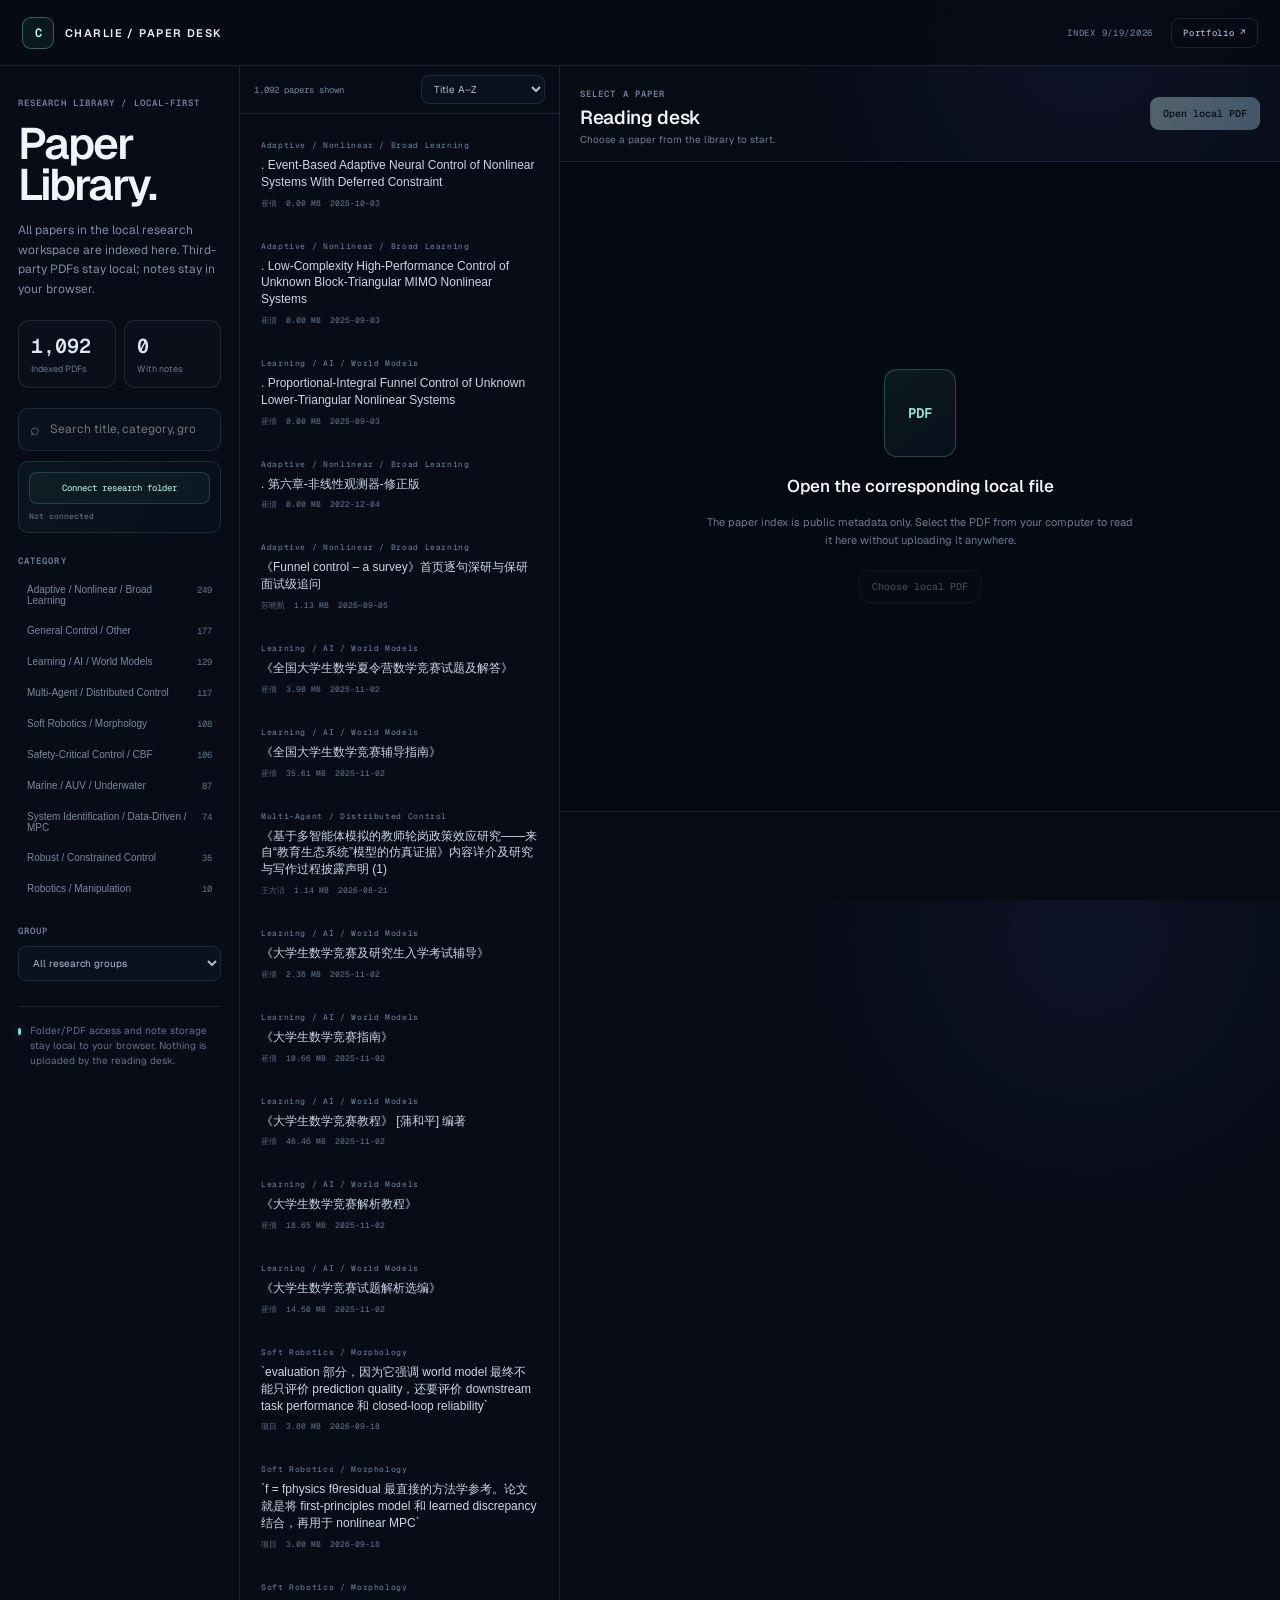
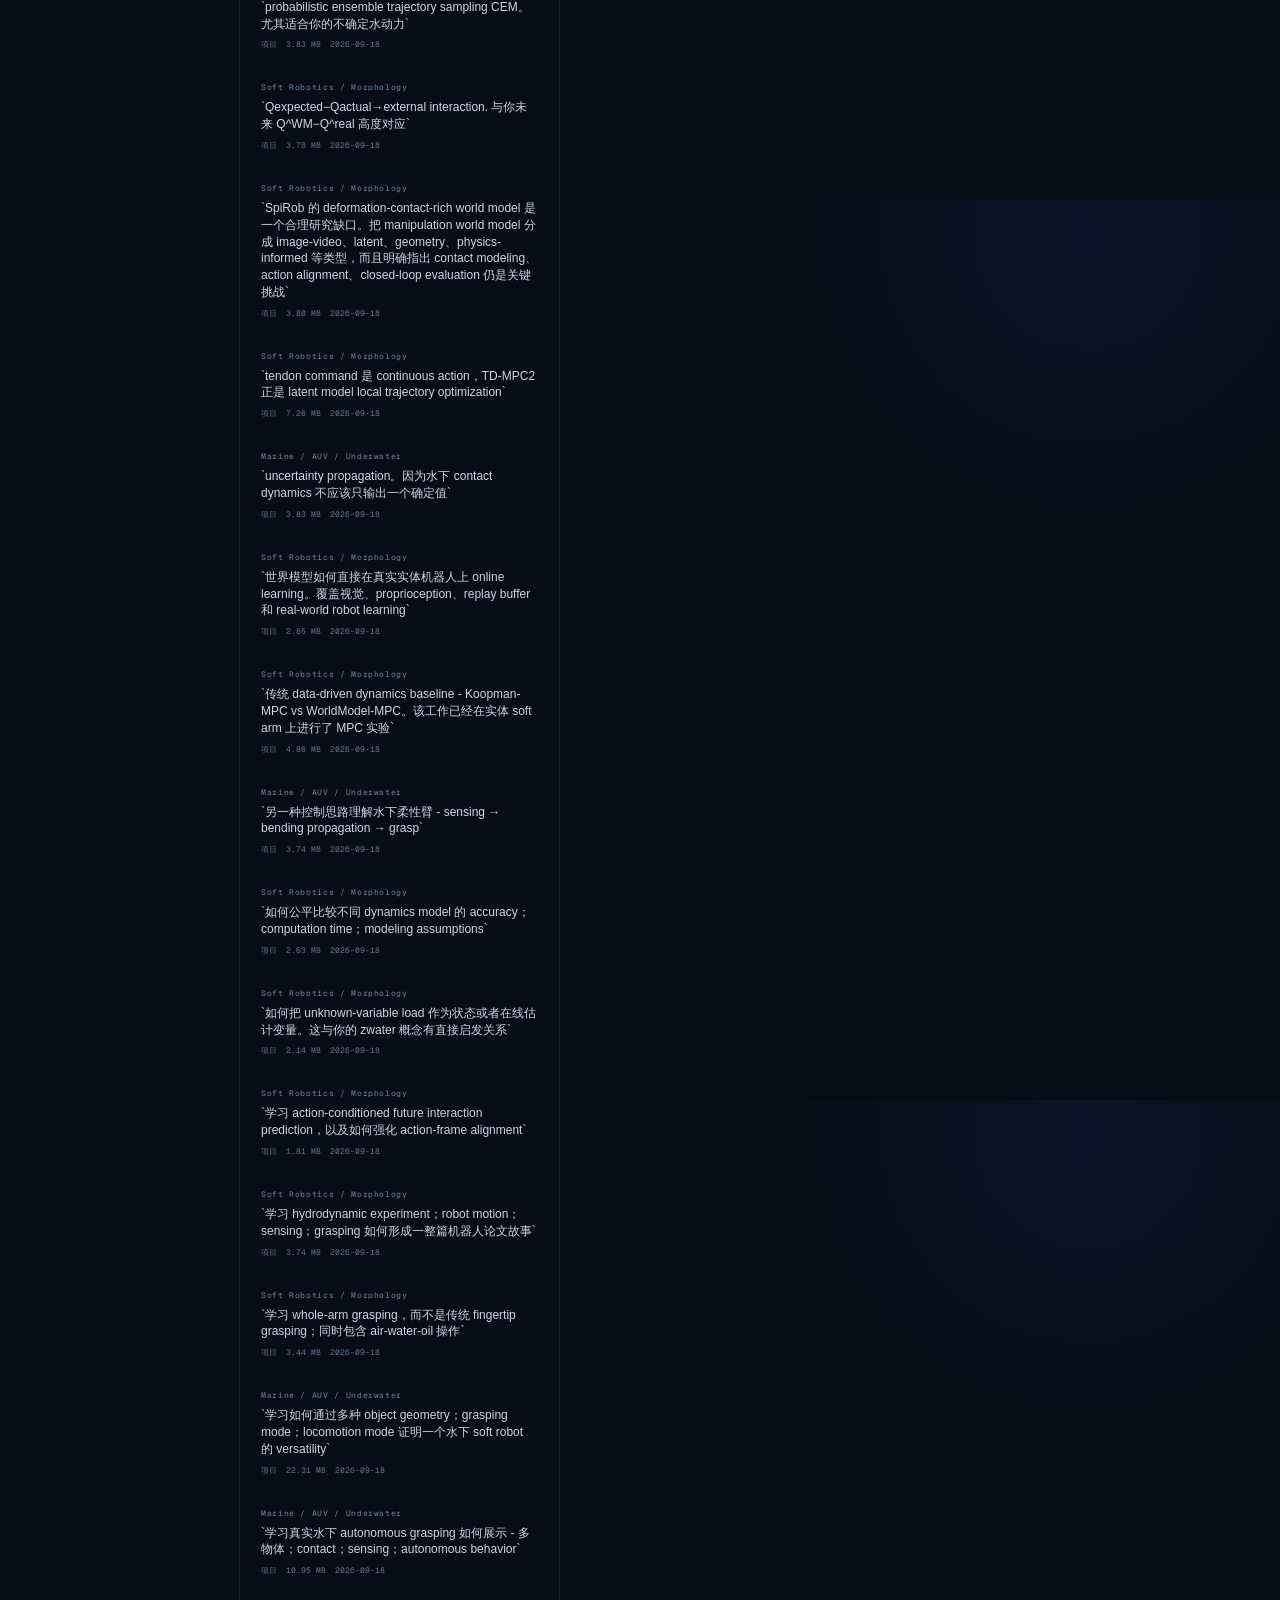
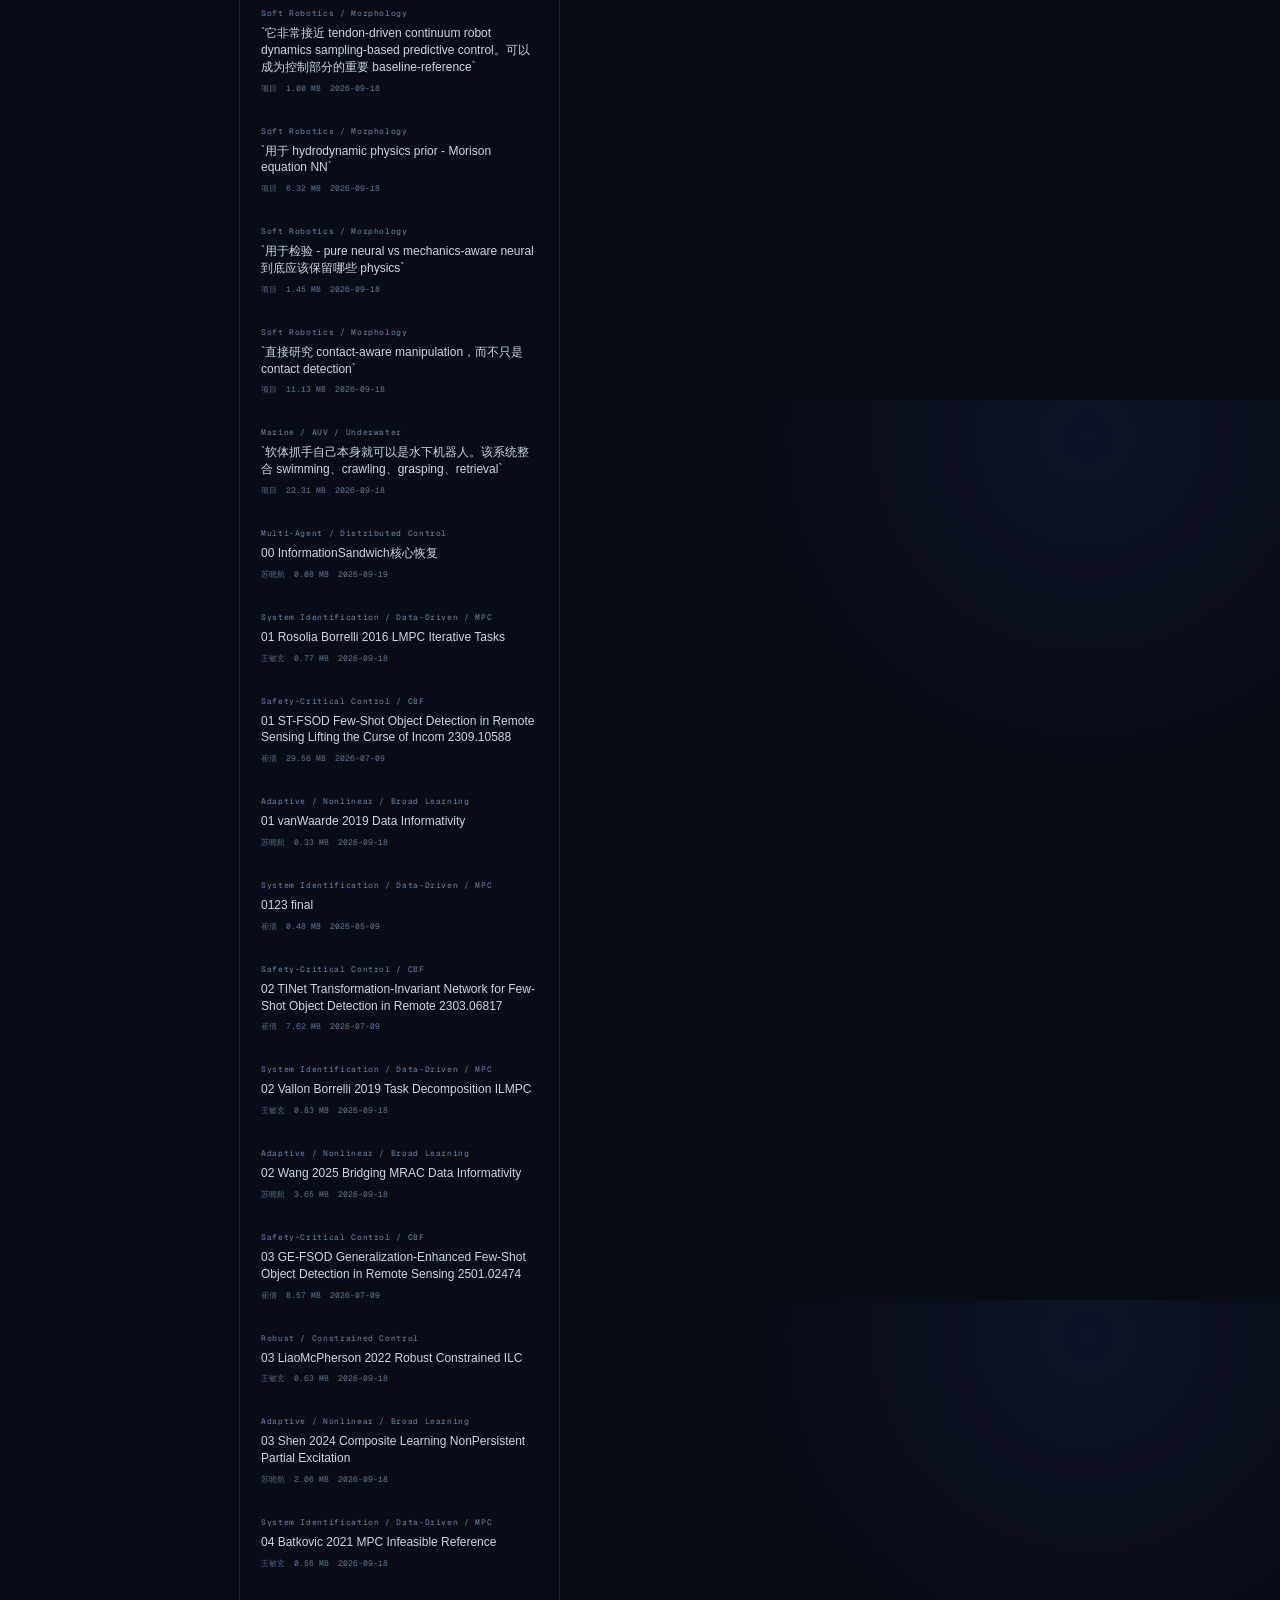
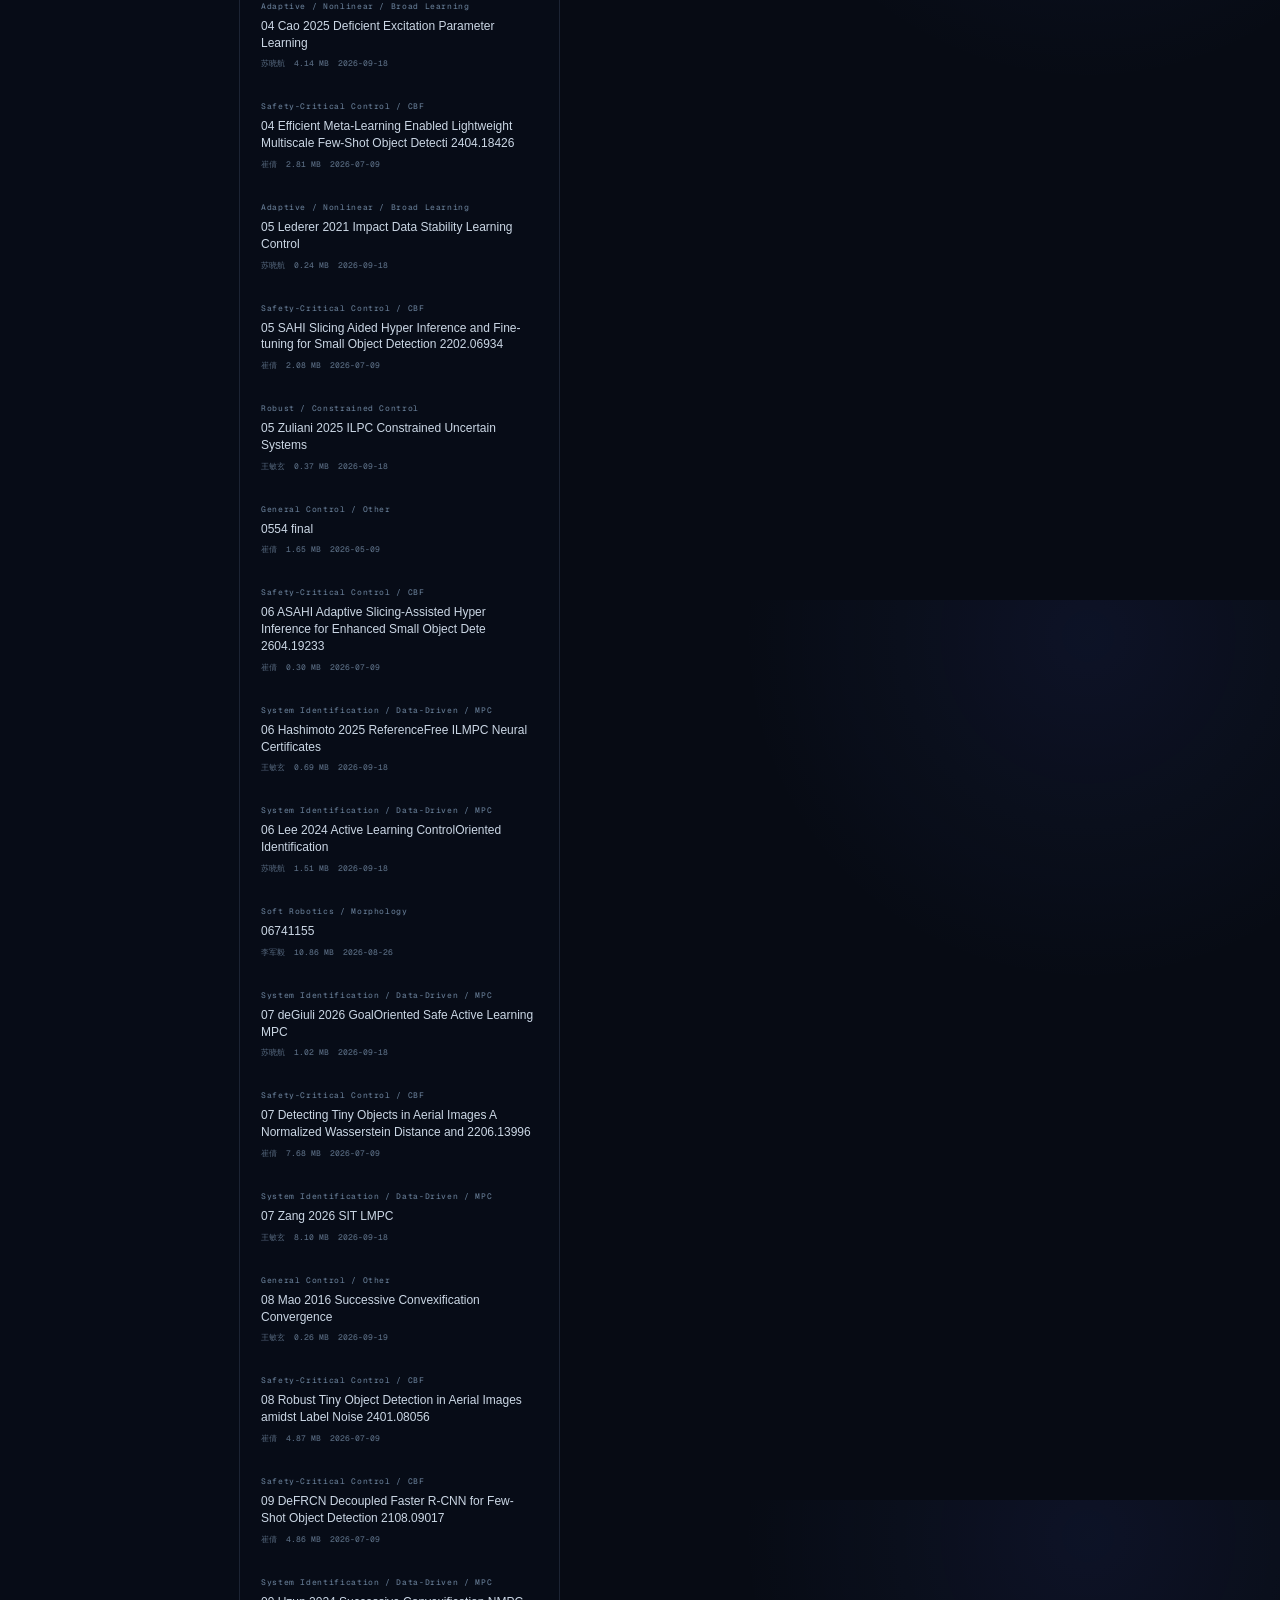
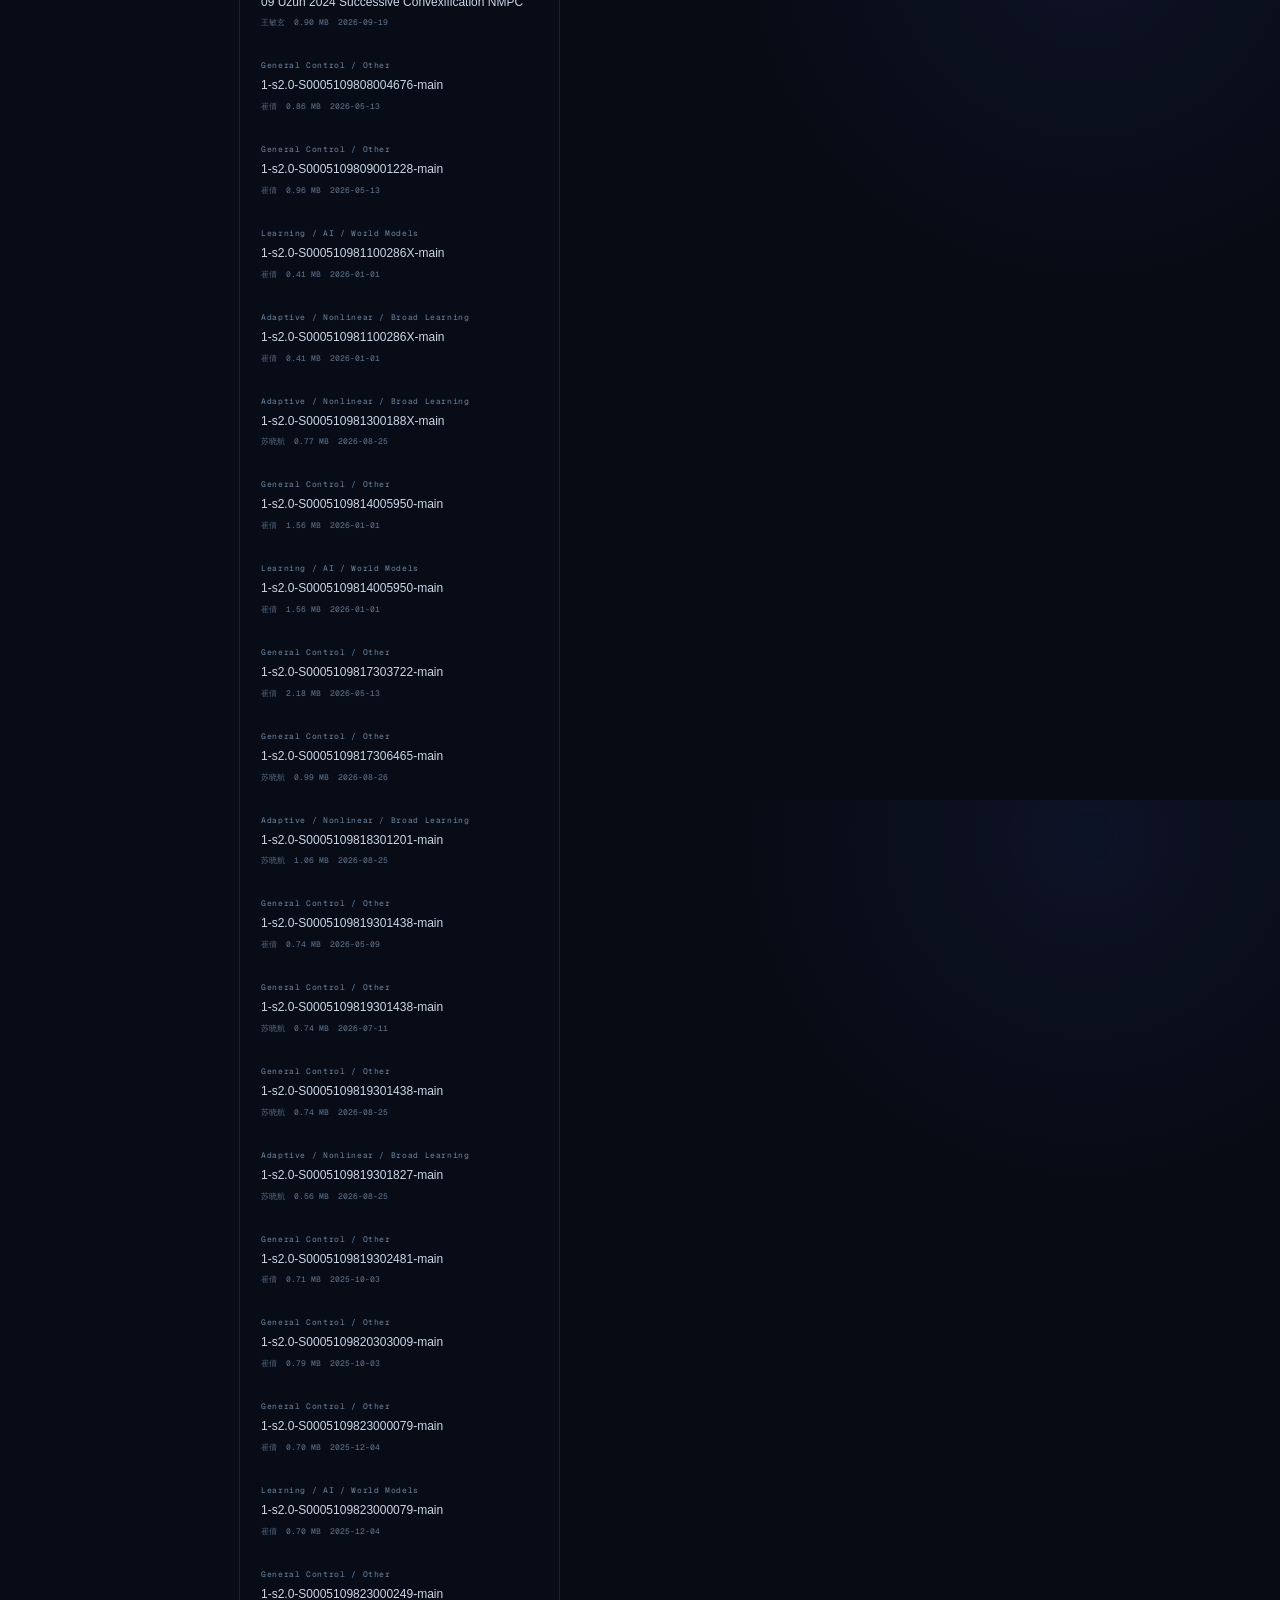
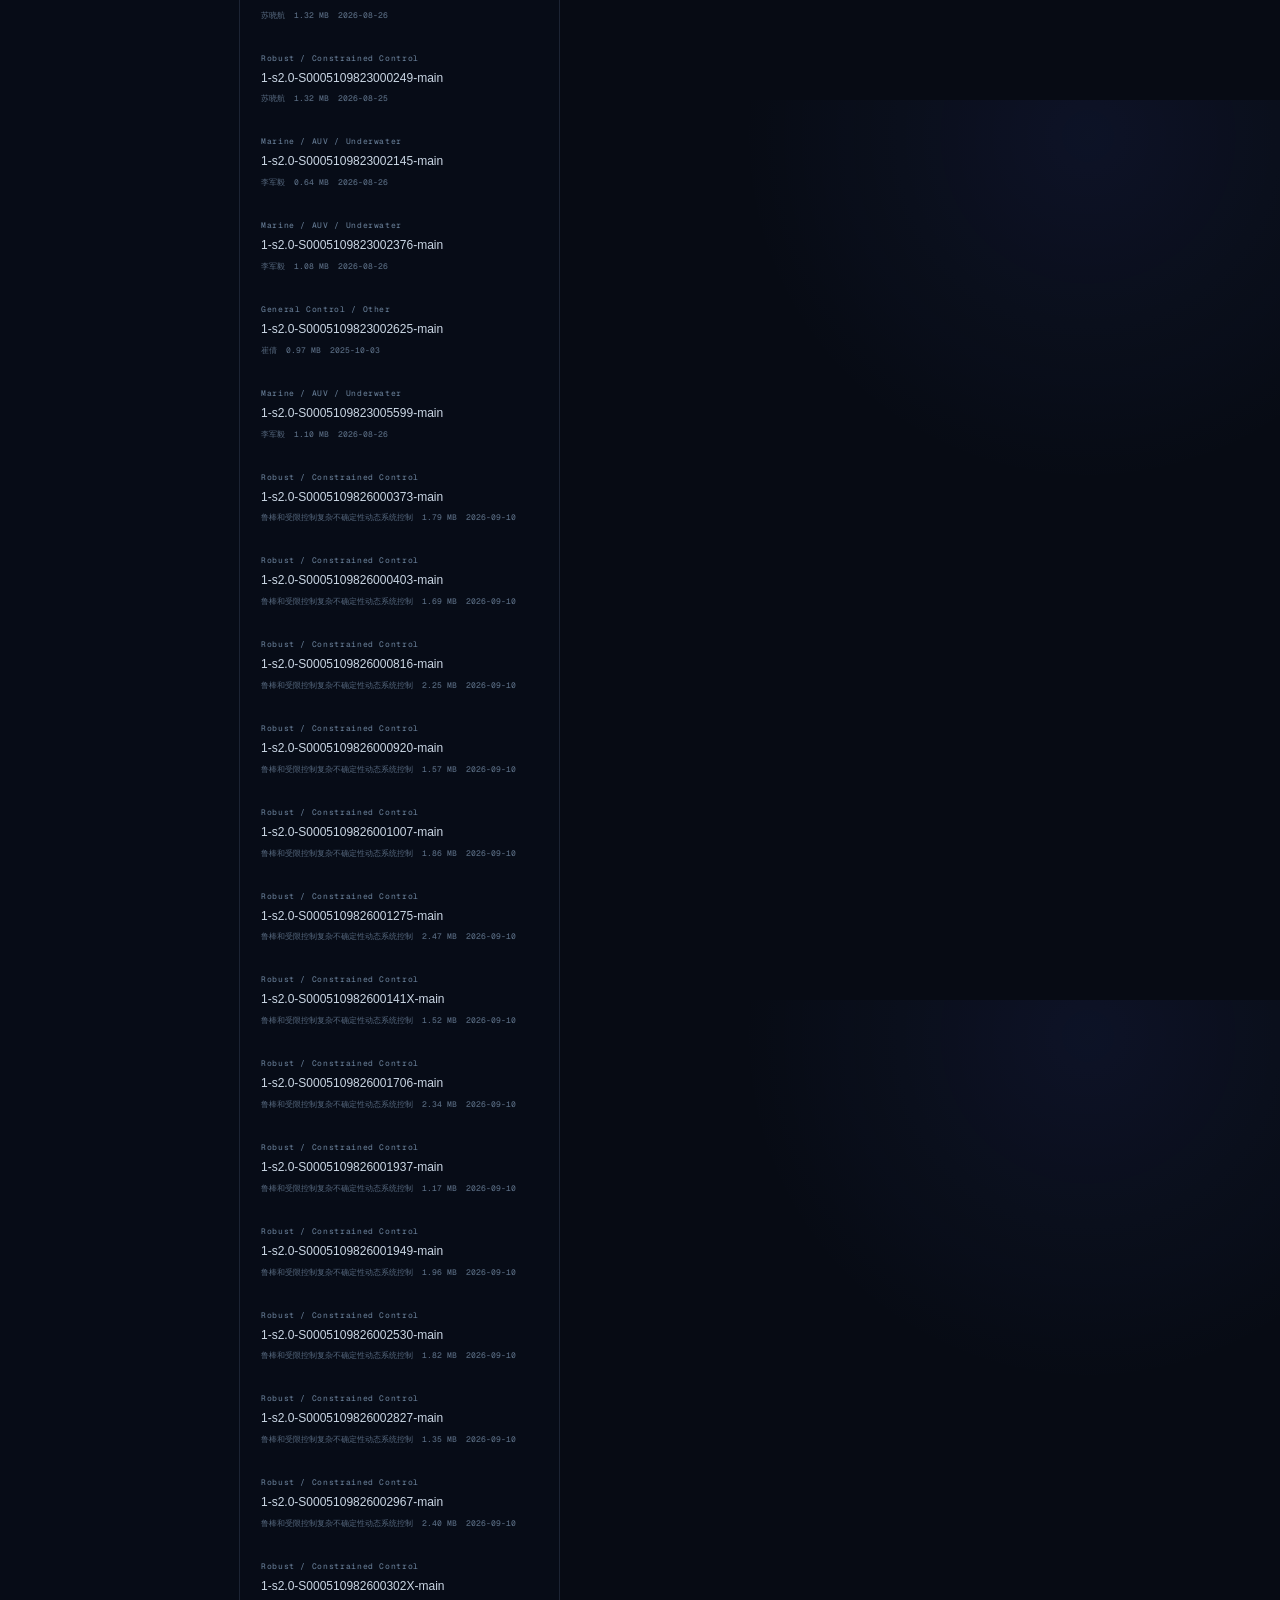
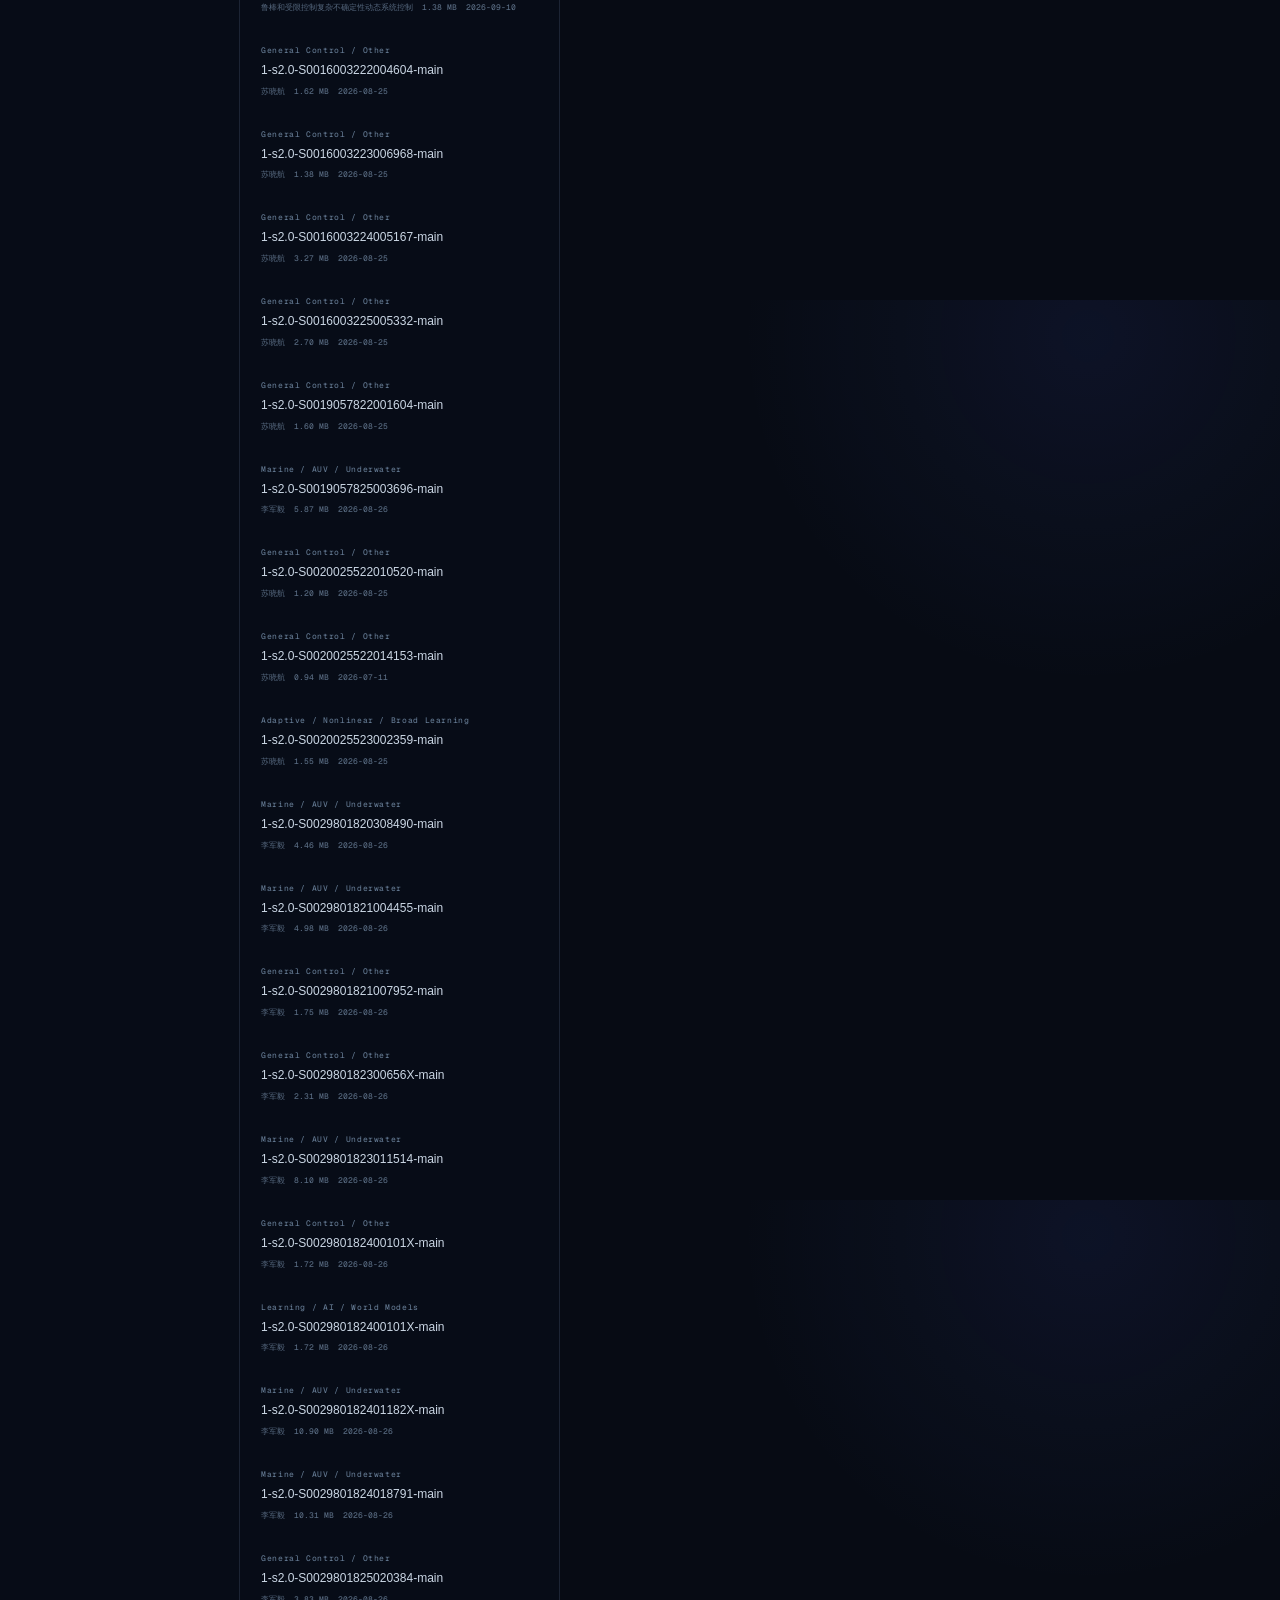
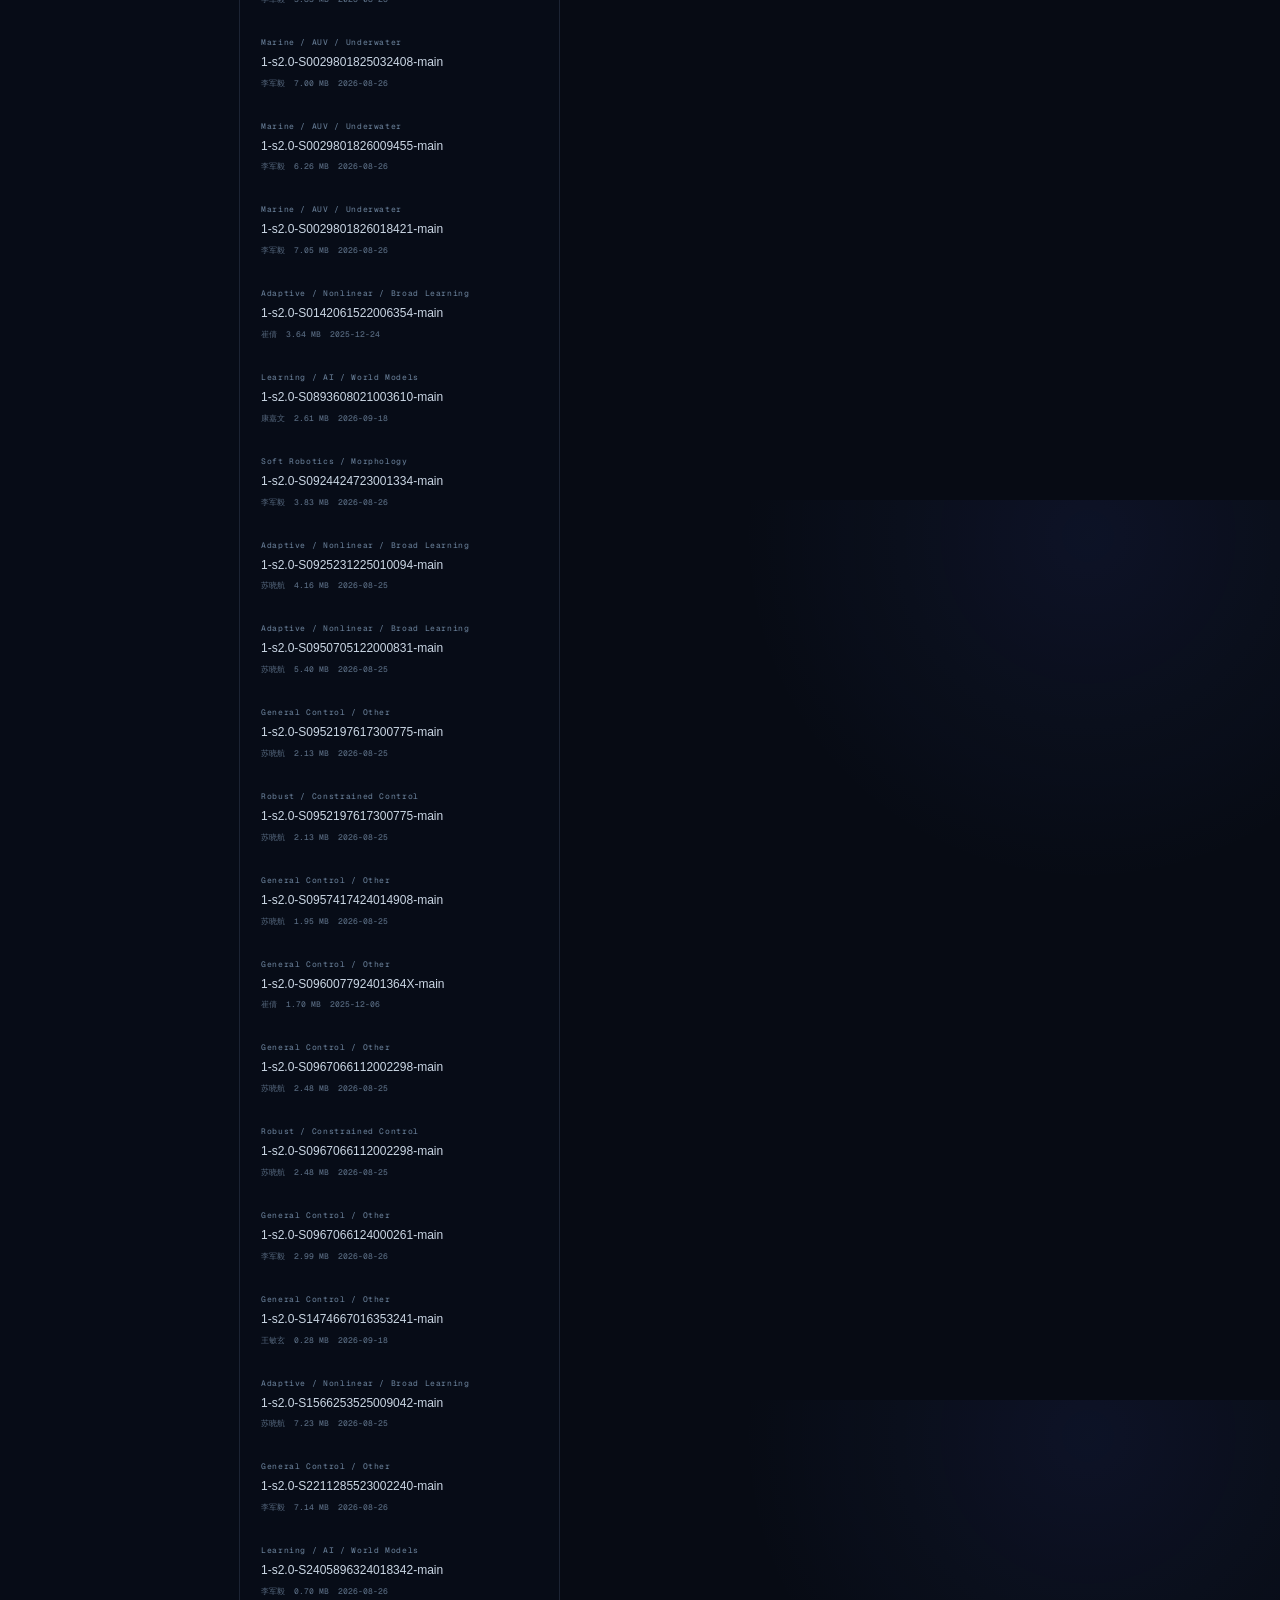
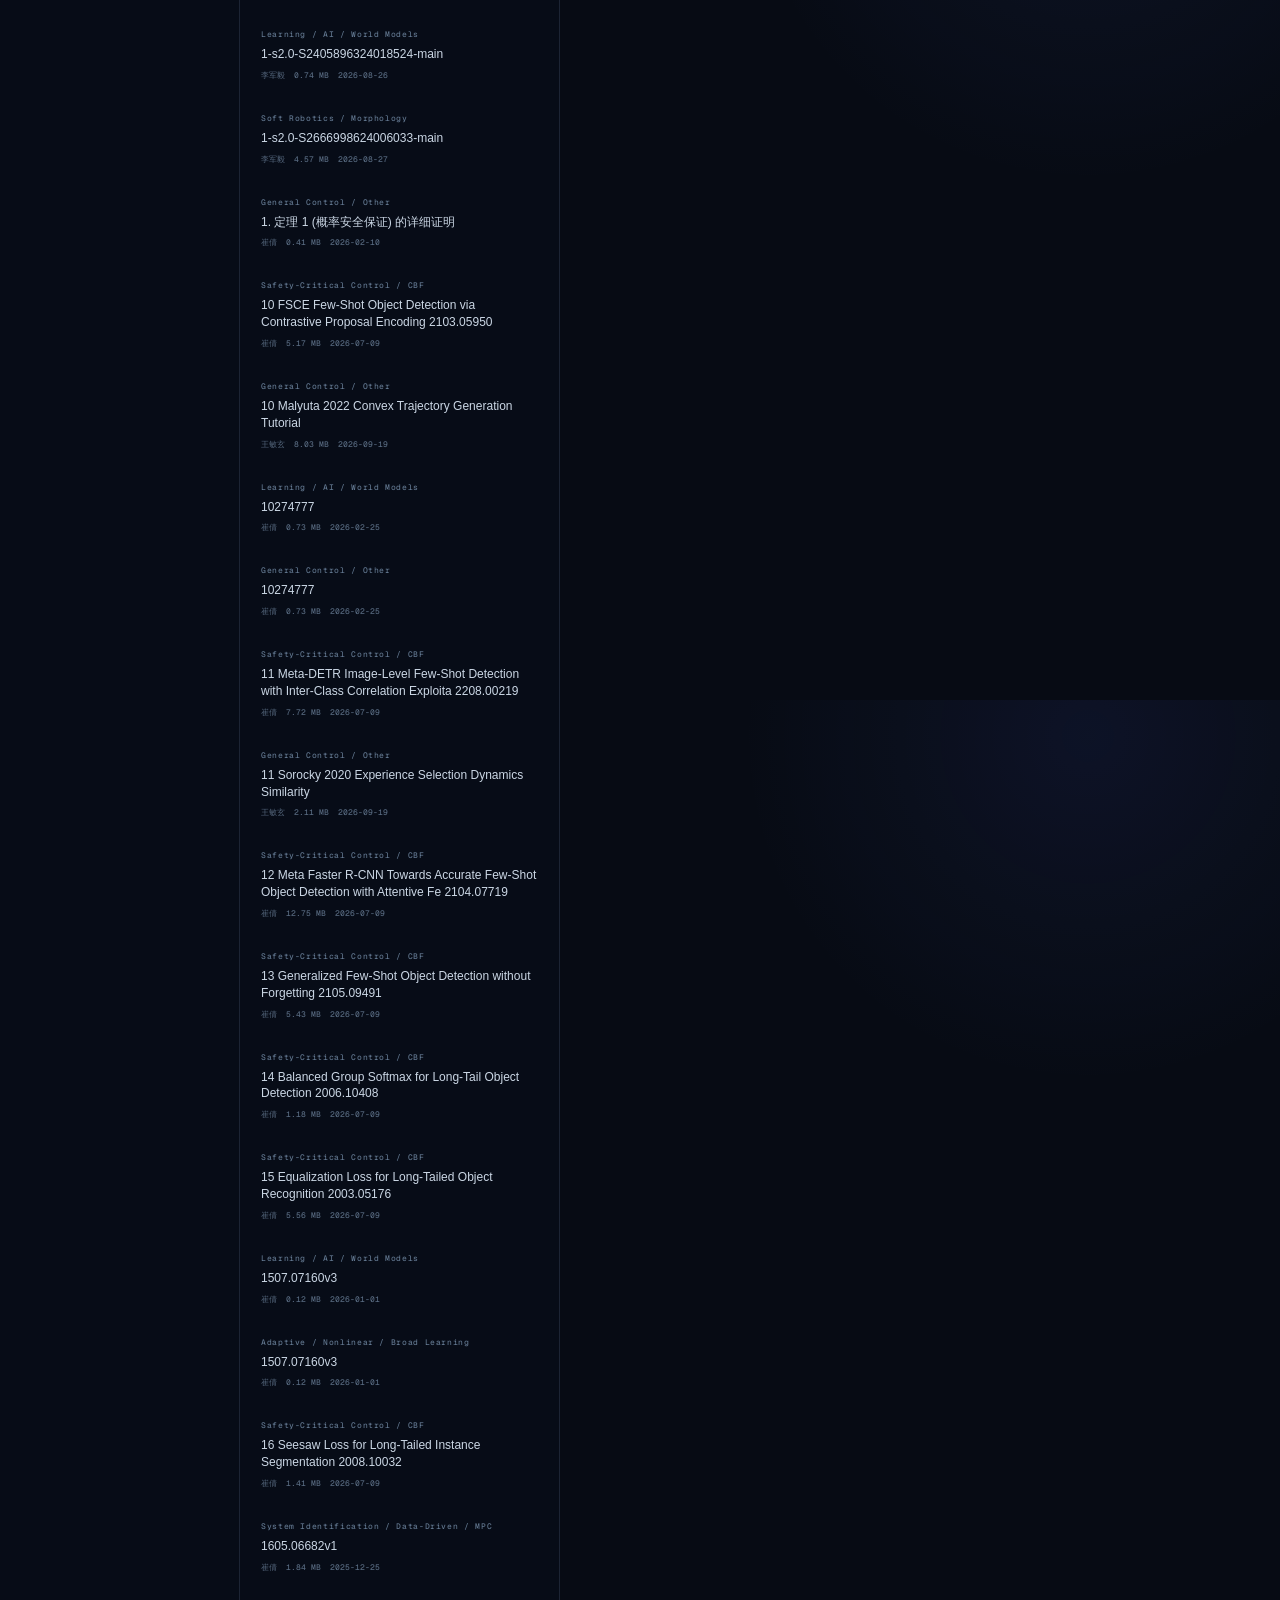
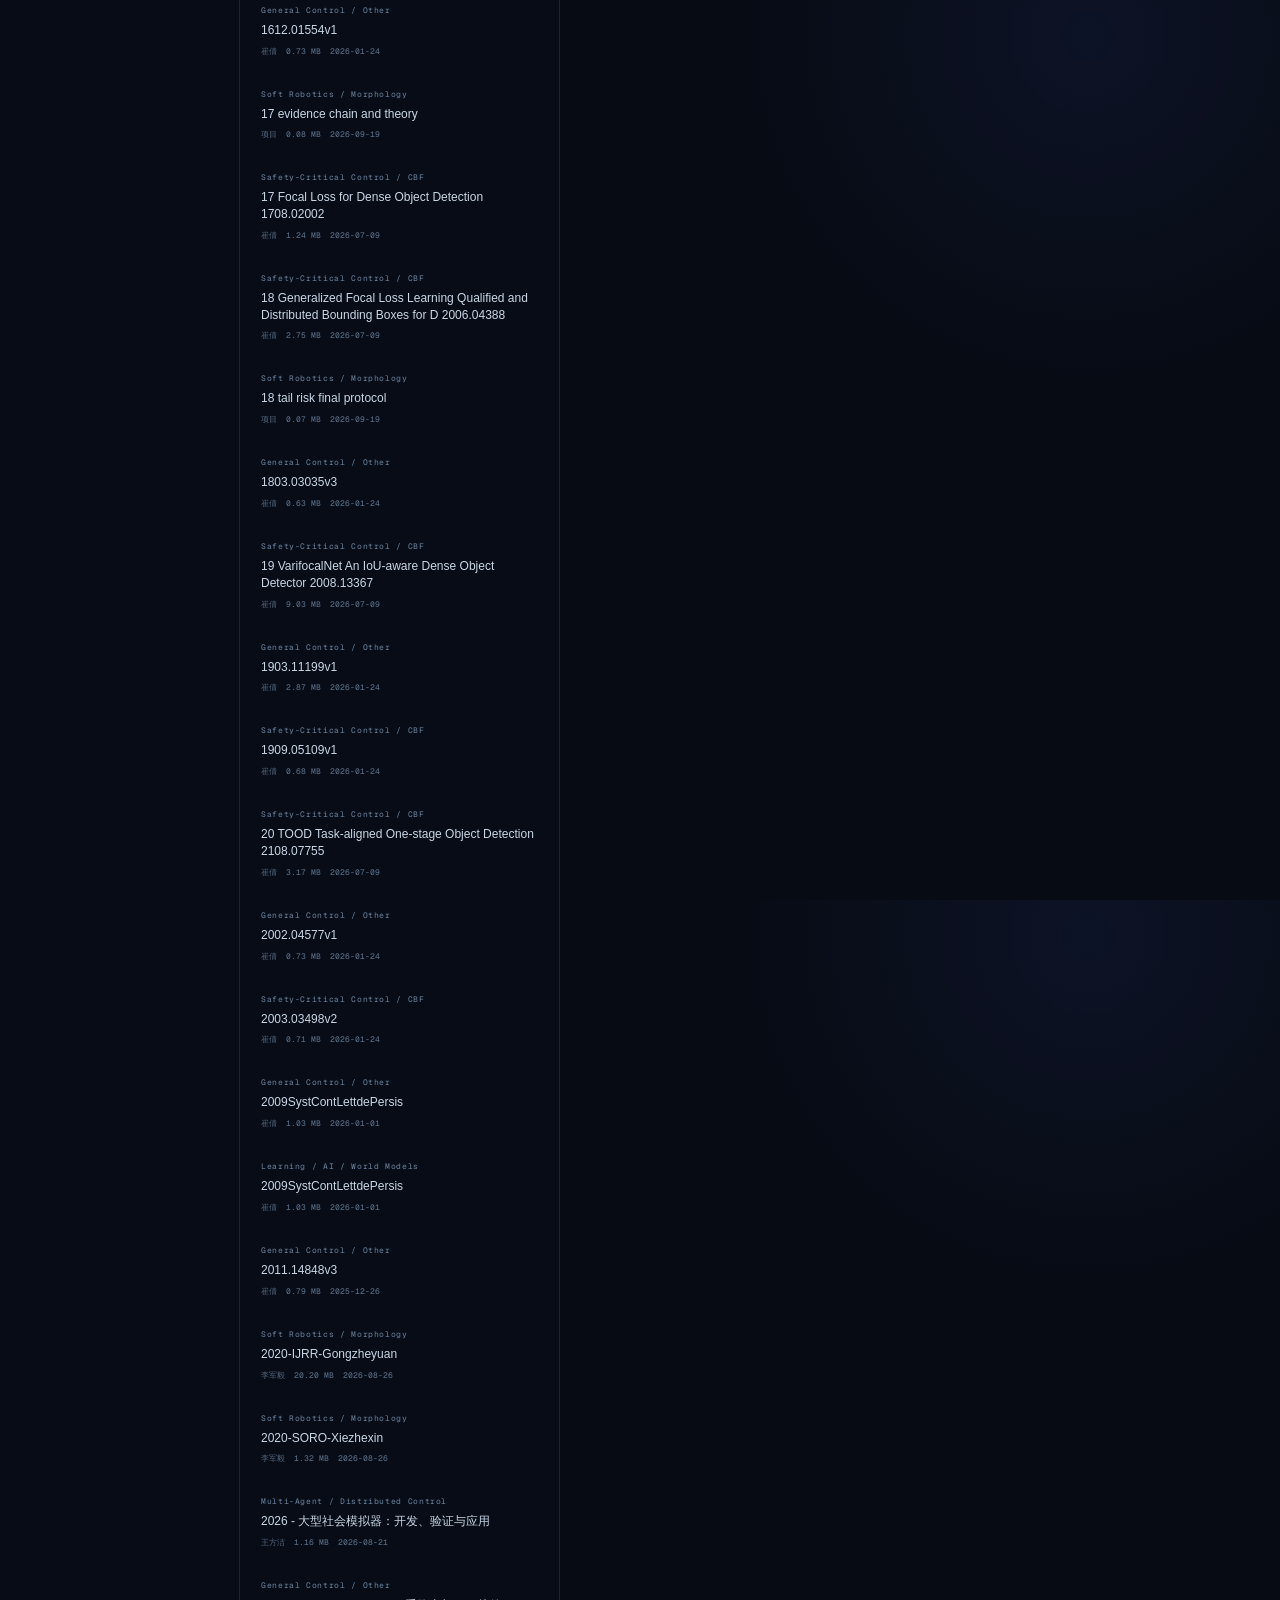
==== papers.html @ cfd974de "Add research paper library and local reading desk" ====
<!doctype html>
<html lang="en">
<head>
  <meta charset="utf-8">
  <meta name="viewport" content="width=device-width,initial-scale=1">
  <meta name="description" content="Charlie's research paper library and reading desk">
  <meta name="theme-color" content="#070b14">
  <title>Paper Desk — Charlie Research Library</title>
  <link rel="preconnect" href="https://fonts.googleapis.com">
  <link rel="preconnect" href="https://fonts.gstatic.com" crossorigin>
  <link href="https://fonts.googleapis.com/css2?family=Geist:wght@400;500;600;700&family=Geist+Mono:wght@400;500;600&display=swap" rel="stylesheet">
  <link rel="icon" href="favicon.svg" type="image/svg+xml">
  <link rel="stylesheet" href="papers.css">
</head>
<body>
  <header class="paper-header">
    <a class="paper-brand" href="index.html"><span>C</span><b>CHARLIE / PAPER DESK</b></a>
    <div class="paper-header-actions">
      <span id="library-updated">INDEX LOADING</span>
      <a href="index.html">Portfolio ↗</a>
    </div>
  </header>

  <main class="paper-shell">
    <aside class="library-panel">
      <div class="library-intro">
        <span class="eyebrow">RESEARCH LIBRARY / LOCAL-FIRST</span>
        <h1>Paper<br>Library.</h1>
        <p>All papers in the local research workspace are indexed here. Third-party PDFs stay local; notes stay in your browser.</p>
      </div>

      <div class="library-stats">
        <div><strong id="stat-total">—</strong><span>Indexed PDFs</span></div>
        <div><strong id="stat-notes">—</strong><span>With notes</span></div>
      </div>

      <label class="search-box">
        <span>⌕</span>
        <input id="paper-search" type="search" placeholder="Search title, category, group…">
      </label>

      <div class="folder-connect-card">
        <button id="connect-folder" class="folder-connect-button">Connect research folder</button>
        <span id="connection-status">Not connected</span>
      </div>

      <div class="filter-block">
        <div class="filter-label">CATEGORY</div>
        <div id="category-filters" class="filter-list"></div>
      </div>

      <div class="filter-block">
        <div class="filter-label">GROUP</div>
        <select id="group-filter"><option value="">All research groups</option></select>
      </div>

      <div class="library-footer-note">
        <span class="privacy-dot"></span>
        <p>Folder/PDF access and note storage stay local to your browser. Nothing is uploaded by the reading desk.</p>
      </div>
    </aside>

    <section class="paper-browser">
      <div class="browser-topbar">
        <div><span id="result-count">0</span> papers shown</div>
        <div class="browser-controls">
          <select id="sort-mode">
            <option value="title">Title A–Z</option>
            <option value="modified">Recently modified</option>
            <option value="size">Largest files</option>
          </select>
        </div>
      </div>
      <div id="paper-list" class="paper-list" aria-live="polite"></div>
    </section>

    <section class="reading-desk">
      <div class="desk-toolbar">
        <div class="selected-meta">
          <span id="selected-category">SELECT A PAPER</span>
          <h2 id="selected-title">Reading desk</h2>
          <p id="selected-subtitle">Choose a paper from the library to start.</p>
        </div>
        <button id="choose-pdf" class="desk-button primary" disabled>Open local PDF</button>
        <input id="pdf-picker" type="file" accept="application/pdf" hidden>
      </div>

      <div class="desk-grid">
        <div class="pdf-pane">
          <div id="pdf-empty" class="pdf-empty">
            <div class="pdf-symbol">PDF</div>
            <h3>Open the corresponding local file</h3>
            <p>The paper index is public metadata only. Select the PDF from your computer to read it here without uploading it anywhere.</p>
            <button id="choose-pdf-empty" class="desk-button" disabled>Choose local PDF</button>
          </div>
          <iframe id="pdf-frame" title="Local PDF reader" hidden></iframe>
        </div>

        <aside class="notes-pane">
          <div class="notes-head">
            <div>
              <span class="eyebrow">READING NOTES</span>
              <h3>Research memo</h3>
            </div>
            <span id="save-state">LOCAL</span>
          </div>

          <div class="note-fields">
            <label>
              <span>STATUS</span>
              <select id="reading-status">
                <option value="unread">Unread</option>
                <option value="reading">Reading</option>
                <option value="read">Read</option>
                <option value="key">Key paper</option>
              </select>
            </label>
            <label>
              <span>TAGS</span>
              <input id="note-tags" placeholder="CBF, GP, proof, experiment">
            </label>
          </div>

          <label class="note-area">
            <span>NOTES</span>
            <textarea id="paper-notes" placeholder="Write what matters: problem, assumptions, method, proof idea, experiment, limitations, what you can reuse…" disabled></textarea>
          </label>

          <div class="note-prompts">
            <button data-prompt="Problem / gap:\n">+ Problem</button>
            <button data-prompt="Method / core idea:\n">+ Method</button>
            <button data-prompt="Proof / guarantee:\n">+ Proof</button>
            <button data-prompt="Experiments / evidence:\n">+ Evidence</button>
            <button data-prompt="Limitations / questions:\n">+ Limits</button>
            <button data-prompt="How I can reuse this:\n">+ Reuse</button>
          </div>

          <div class="notes-actions">
            <button id="export-note" class="desk-button" disabled>Export Markdown</button>
            <button id="clear-note" class="desk-button danger" disabled>Clear note</button>
          </div>

          <div class="note-storage">
            <b>LOCAL STORAGE</b>
            <p>Notes are keyed by a stable paper ID. Rebuilding the public index will not erase them as long as the indexed relative file remains the same.</p>
          </div>
        </aside>
      </div>
    </section>
  </main>

  <script src="papers-data.js"></script>
  <script src="paper-folder.js"></script>
  <script src="papers.js"></script>
</body>
</html>
---- papers.css ----
:root{--bg:#070b14;--panel:#0b1322;--panel2:#0e1829;--text:#f1f5fb;--muted:#8798ae;--line:rgba(147,176,214,.15);--cyan:#72f2d1;--blue:#6aa8ff;--violet:#a184ff;--sans:"Geist","Helvetica Neue",Arial,sans-serif;--mono:"Geist Mono","SFMono-Regular",Consolas,monospace}*{box-sizing:border-box}html,body{height:100%}body{margin:0;background:radial-gradient(circle at 85% 4%,rgba(84,112,255,.08),transparent 25%),#070b14;color:var(--text);font-family:var(--sans);overflow:hidden}.paper-header{height:66px;display:flex;align-items:center;justify-content:space-between;padding:0 22px;border-bottom:1px solid var(--line);background:rgba(7,11,20,.88);backdrop-filter:blur(18px)}.paper-brand{display:flex;align-items:center;gap:11px;text-decoration:none;color:#e9f0f8}.paper-brand>span{display:grid;place-items:center;width:32px;height:32px;border:1px solid rgba(114,242,209,.35);border-radius:9px;background:rgba(114,242,209,.06);font:600 12px var(--mono);color:#b7ffed}.paper-brand b{font-size:11px;letter-spacing:.13em;font-weight:600}.paper-header-actions{display:flex;align-items:center;gap:18px;color:#62758d;font:500 9px var(--mono);letter-spacing:.08em}.paper-header-actions a{padding:8px 11px;border:1px solid var(--line);border-radius:8px;color:#a5b5c9;text-decoration:none}.paper-shell{height:calc(100vh - 66px);display:grid;grid-template-columns:260px 360px minmax(600px,1fr)}.library-panel,.paper-browser,.reading-desk{min-height:0}.library-panel{padding:24px 18px;border-right:1px solid var(--line);overflow:auto;background:rgba(8,14,25,.62)}.eyebrow,.filter-label,.selected-meta>span,.note-fields label>span,.note-area>span{font:600 9px var(--mono);letter-spacing:.12em;color:#6e8199}.library-intro h1{font-size:44px;line-height:.94;letter-spacing:-.045em;margin:12px 0 15px;font-weight:600}.library-intro p{color:#7d8da2;font-size:12px;line-height:1.65}.library-stats{display:grid;grid-template-columns:1fr 1fr;gap:8px;margin:20px 0}.library-stats div{padding:12px;border:1px solid var(--line);border-radius:11px;background:rgba(255,255,255,.015)}.library-stats strong{display:block;font:600 20px var(--mono);color:#dce7f4}.library-stats span{display:block;margin-top:4px;color:#697a91;font-size:9px}.search-box{display:flex;align-items:center;gap:8px;padding:10px 11px;border:1px solid var(--line);border-radius:10px;background:#09111f}.search-box span{color:#647790}.search-box input{width:100%;border:0;outline:0;background:transparent;color:#dce6f2;font:12px var(--sans)}.folder-connect-card{margin-top:10px;padding:10px;border:1px solid rgba(114,242,209,.13);border-radius:10px;background:linear-gradient(110deg,rgba(114,242,209,.04),rgba(106,168,255,.02))}.folder-connect-button{width:100%;padding:9px 10px;border:1px solid rgba(114,242,209,.18);border-radius:8px;background:rgba(114,242,209,.045);color:#a9ded3;font:500 9px var(--mono);cursor:pointer}.folder-connect-button:hover{border-color:rgba(114,242,209,.3);color:#d7f7ef}.folder-connect-card>span{display:block;margin-top:7px;color:#5e7188;font:500 8px var(--mono);line-height:1.4}.filter-block{margin-top:22px}.filter-list{display:grid;gap:3px;margin-top:9px}.filter-list button{display:flex;justify-content:space-between;gap:8px;padding:8px 9px;border:0;border-radius:7px;background:transparent;color:#77899f;text-align:left;font-size:10px;cursor:pointer}.filter-list button:hover,.filter-list button.active{background:rgba(114,242,209,.055);color:#c9f9ed}.filter-list button em{font:500 9px var(--mono);font-style:normal;color:#52647b}.filter-block select,.browser-controls select,.note-fields select,.note-fields input{width:100%;margin-top:9px;padding:9px 10px;border:1px solid var(--line);border-radius:8px;background:#09111f;color:#aebcd0;font:10px var(--sans);outline:none}.library-footer-note{display:flex;gap:9px;margin-top:25px;padding-top:16px;border-top:1px solid var(--line)}.privacy-dot{width:7px;height:7px;margin-top:5px;border-radius:50%;background:var(--cyan);box-shadow:0 0 12px rgba(114,242,209,.55)}.library-footer-note p{margin:0;color:#617289;font-size:10px;line-height:1.5}.library-footer-note code{font-family:var(--mono)}.paper-browser{display:flex;flex-direction:column;border-right:1px solid var(--line);background:rgba(9,15,27,.42)}.browser-topbar{height:48px;flex:none;display:flex;align-items:center;justify-content:space-between;padding:0 14px;border-bottom:1px solid var(--line);color:#64778f;font:500 9px var(--mono)}.browser-controls select{margin:0;width:auto;padding:6px 8px}.paper-list{overflow:auto;padding:8px}.paper-item{display:block;width:100%;padding:13px 12px;border:1px solid transparent;border-radius:11px;background:transparent;color:inherit;text-align:left;cursor:pointer}.paper-item:hover{background:rgba(255,255,255,.018);border-color:rgba(143,171,206,.08)}.paper-item.active{background:linear-gradient(110deg,rgba(114,242,209,.065),rgba(106,168,255,.035));border-color:rgba(114,242,209,.15)}.paper-item .paper-cat{font:500 8px var(--mono);letter-spacing:.08em;color:#60758d}.paper-item h3{margin:6px 0 7px;font-size:12px;line-height:1.4;font-weight:540;color:#cbd7e5}.paper-item.active h3{color:#ecf7f4}.paper-item .paper-meta{display:flex;gap:9px;color:#55677d;font:500 8px var(--mono)}.reading-desk{display:flex;flex-direction:column;min-width:0}.desk-toolbar{min-height:92px;display:grid;grid-template-columns:1fr auto;align-items:center;gap:20px;padding:15px 20px;border-bottom:1px solid var(--line)}.selected-meta h2{margin:5px 0 3px;max-width:760px;font-size:19px;line-height:1.2;font-weight:560;letter-spacing:-.018em}.selected-meta p{margin:0;color:#6c7f96;font-size:10px}.desk-button{padding:9px 12px;border:1px solid var(--line);border-radius:9px;background:rgba(255,255,255,.018);color:#a8b8cb;font:500 10px var(--mono);cursor:pointer}.desk-button:hover:not(:disabled){border-color:rgba(114,242,209,.25);color:#dff8f1}.desk-button:disabled{opacity:.35;cursor:not-allowed}.desk-button.primary{background:linear-gradient(120deg,#d9fff5,#abd7ff);color:#09121f;border-color:transparent;font-weight:600}.desk-button.danger{color:#b68792}.desk-grid{min-height:0;flex:1;display:grid;grid-template-columns:minmax(420px,1fr) 350px}.pdf-pane{position:relative;min-height:0;background:#050a12;border-right:1px solid var(--line)}.pdf-empty{position:absolute;inset:0;display:grid;place-items:center;align-content:center;text-align:center;padding:40px}.pdf-symbol{display:grid;place-items:center;width:72px;height:88px;border:1px solid rgba(114,242,209,.25);border-radius:13px;background:linear-gradient(145deg,rgba(114,242,209,.07),rgba(106,168,255,.04));color:#9fe8d8;font:600 14px var(--mono)}.pdf-empty h3{margin:18px 0 6px;font-size:17px;font-weight:560}.pdf-empty p{max-width:430px;color:#687b91;font-size:11px;line-height:1.6}.pdf-empty .desk-button{margin-top:10px}#pdf-frame{width:100%;height:100%;border:0;background:#111}.notes-pane{min-height:0;display:flex;flex-direction:column;padding:18px;background:linear-gradient(180deg,rgba(13,22,38,.86),rgba(8,14,25,.86));overflow:auto}.notes-head{display:flex;justify-content:space-between;align-items:start}.notes-head h3{margin:5px 0 0;font-size:19px;font-weight:560}.notes-head>span{color:#5d7189;font:500 8px var(--mono);letter-spacing:.1em}.note-fields{display:grid;grid-template-columns:125px 1fr;gap:8px;margin-top:20px}.note-fields label>span,.note-area>span{display:block}.note-fields select,.note-fields input{margin-top:6px}.note-area{display:flex;flex:1;min-height:270px;flex-direction:column;margin-top:15px}.note-area textarea{flex:1;min-height:250px;margin-top:7px;padding:13px;border:1px solid var(--line);border-radius:10px;resize:vertical;background:#08101d;color:#c8d5e5;font:12px/1.7 var(--sans);outline:none}.note-area textarea:focus{border-color:rgba(114,242,209,.22)}.note-prompts{display:flex;flex-wrap:wrap;gap:5px;margin-top:9px}.note-prompts button{padding:6px 7px;border:1px solid rgba(143,170,205,.12);border-radius:7px;background:transparent;color:#657991;font:500 8px var(--mono);cursor:pointer}.note-prompts button:hover{color:#9fcfc4;border-color:rgba(114,242,209,.2)}.notes-actions{display:flex;gap:7px;margin-top:13px}.note-storage{margin-top:15px;padding-top:13px;border-top:1px solid var(--line)}.note-storage b{color:#61768f;font:500 8px var(--mono);letter-spacing:.1em}.note-storage p{margin:5px 0 0;color:#53667d;font-size:9px;line-height:1.55}@media(max-width:1280px){body{overflow:auto}.paper-shell{height:auto;min-height:calc(100vh - 66px);grid-template-columns:240px 320px 1fr}.desk-grid{grid-template-columns:1fr}.pdf-pane{height:650px;border-right:0;border-bottom:1px solid var(--line)}.notes-pane{min-height:600px}}@media(max-width:900px){.paper-shell{grid-template-columns:1fr}.library-panel,.paper-browser{border-right:0;border-bottom:1px solid var(--line)}.library-panel{max-height:none}.paper-browser{height:520px}.reading-desk{min-height:100vh}.desk-toolbar{grid-template-columns:1fr}.paper-header-actions span{display:none}}
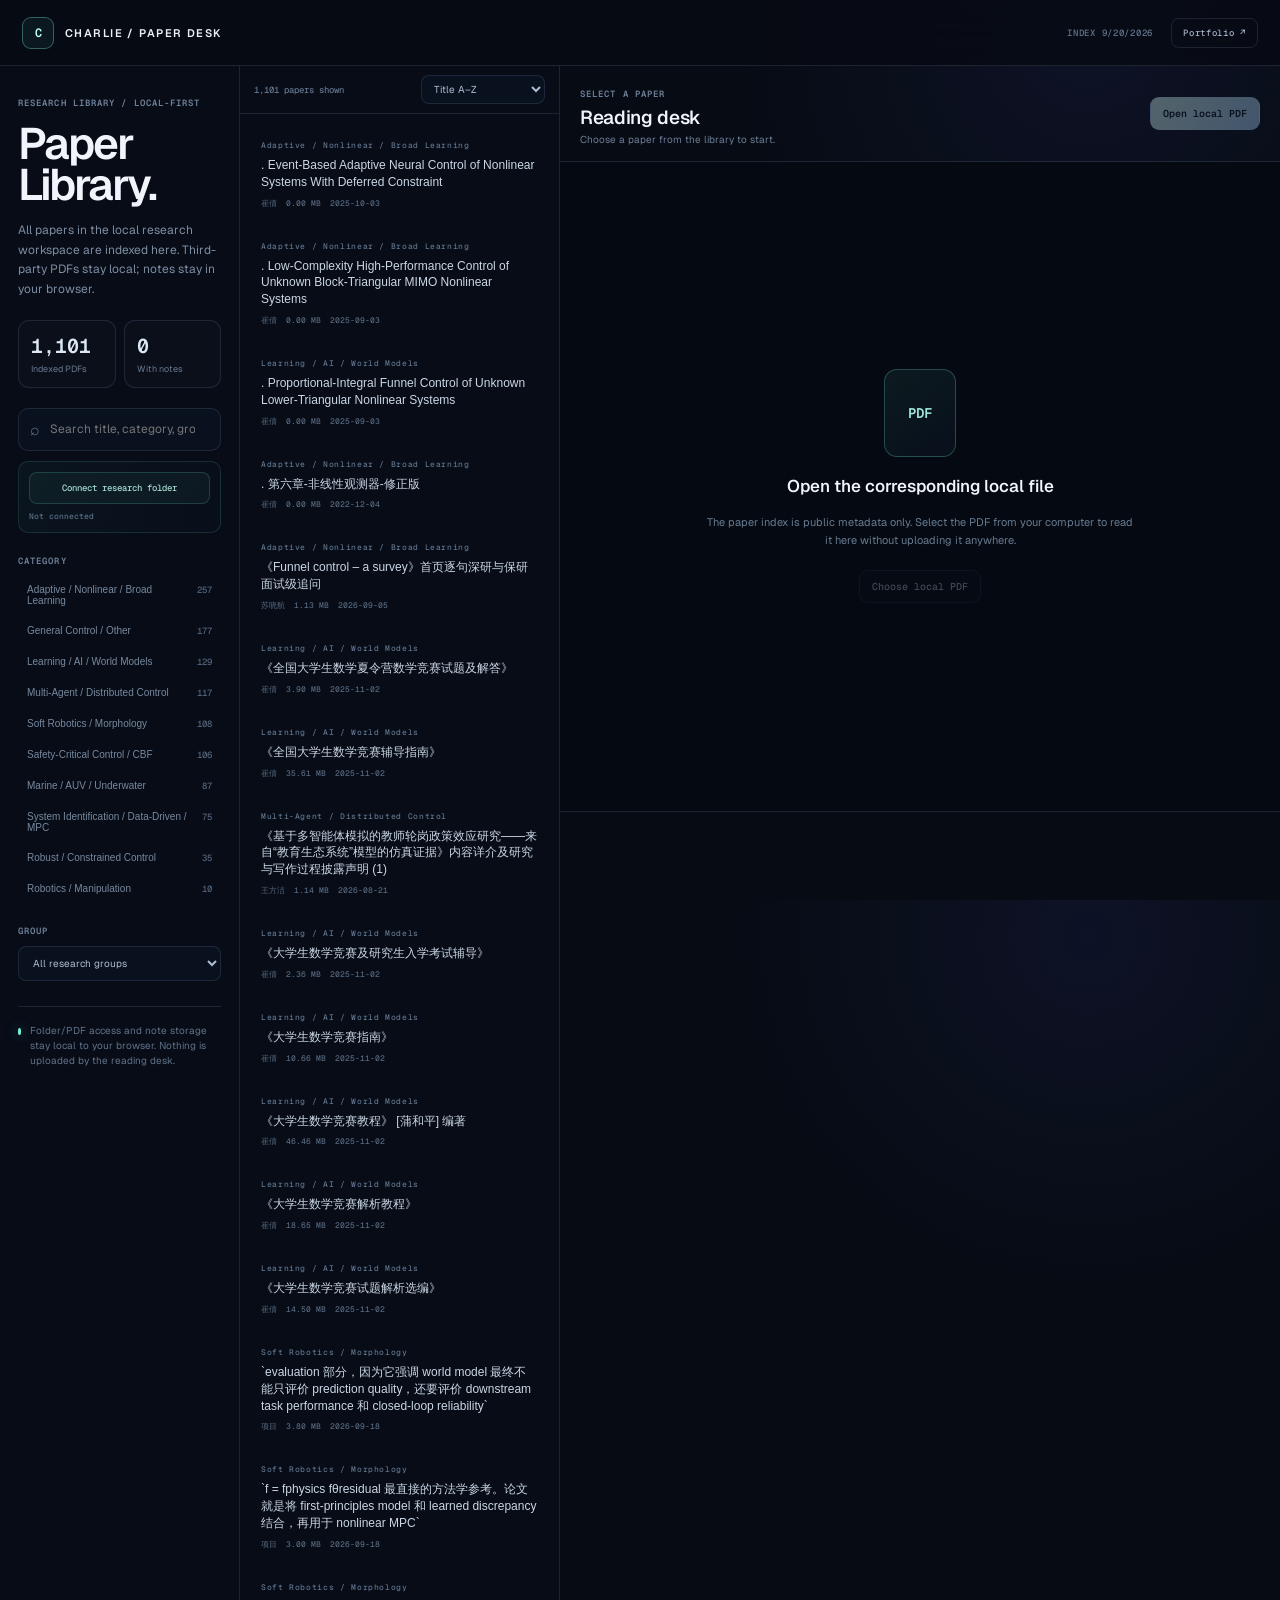
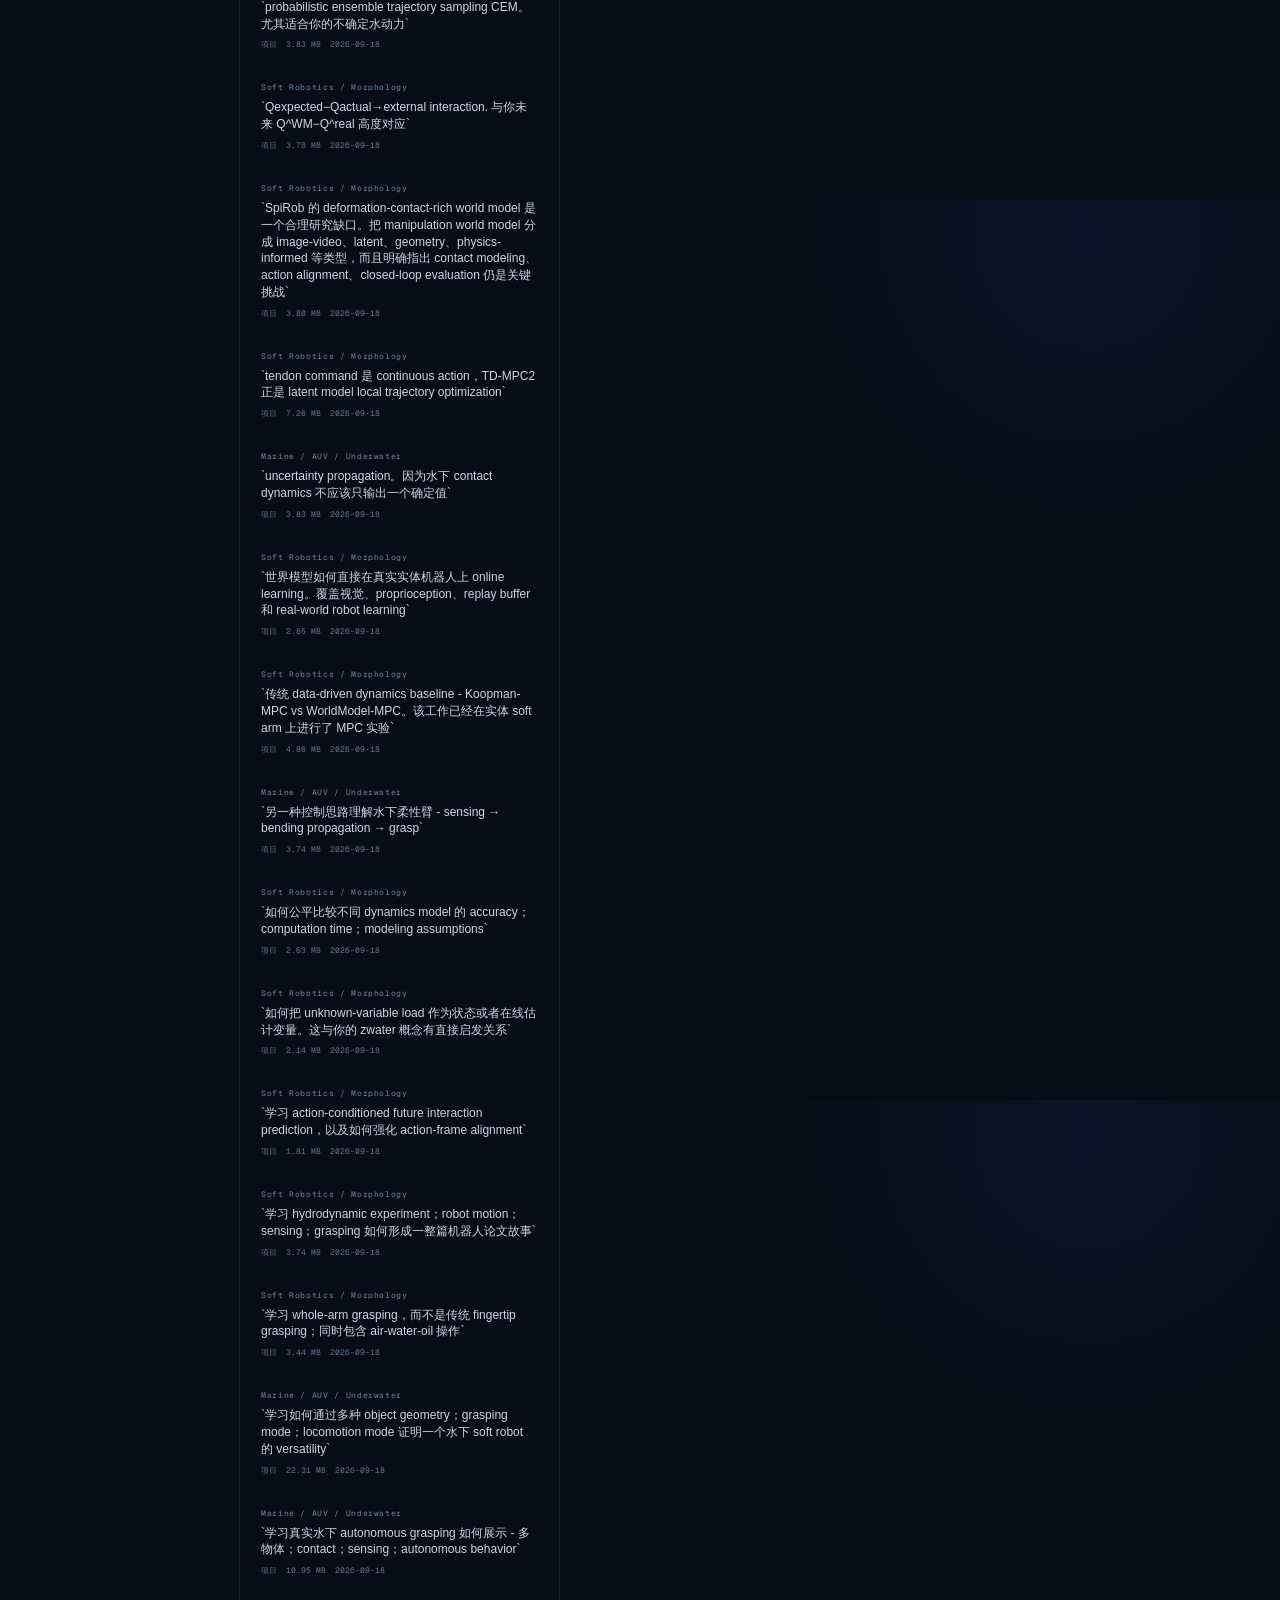
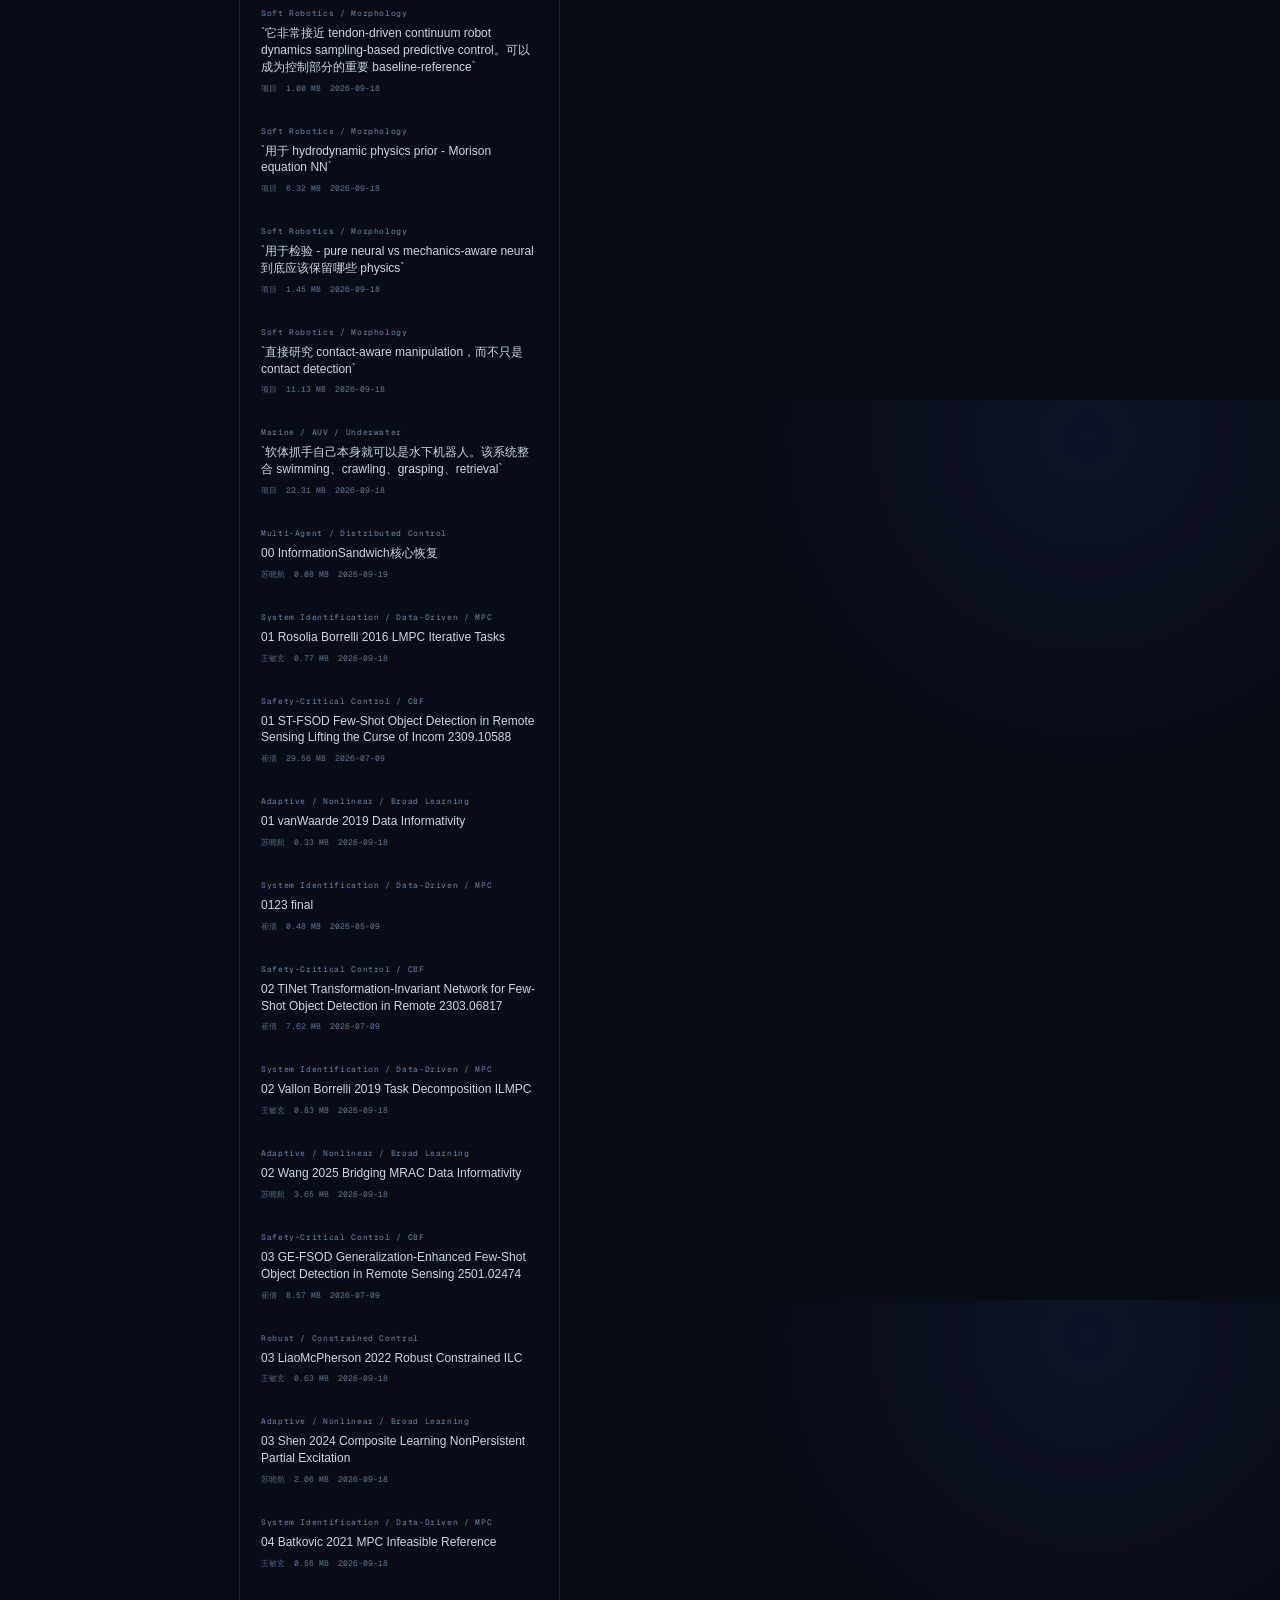
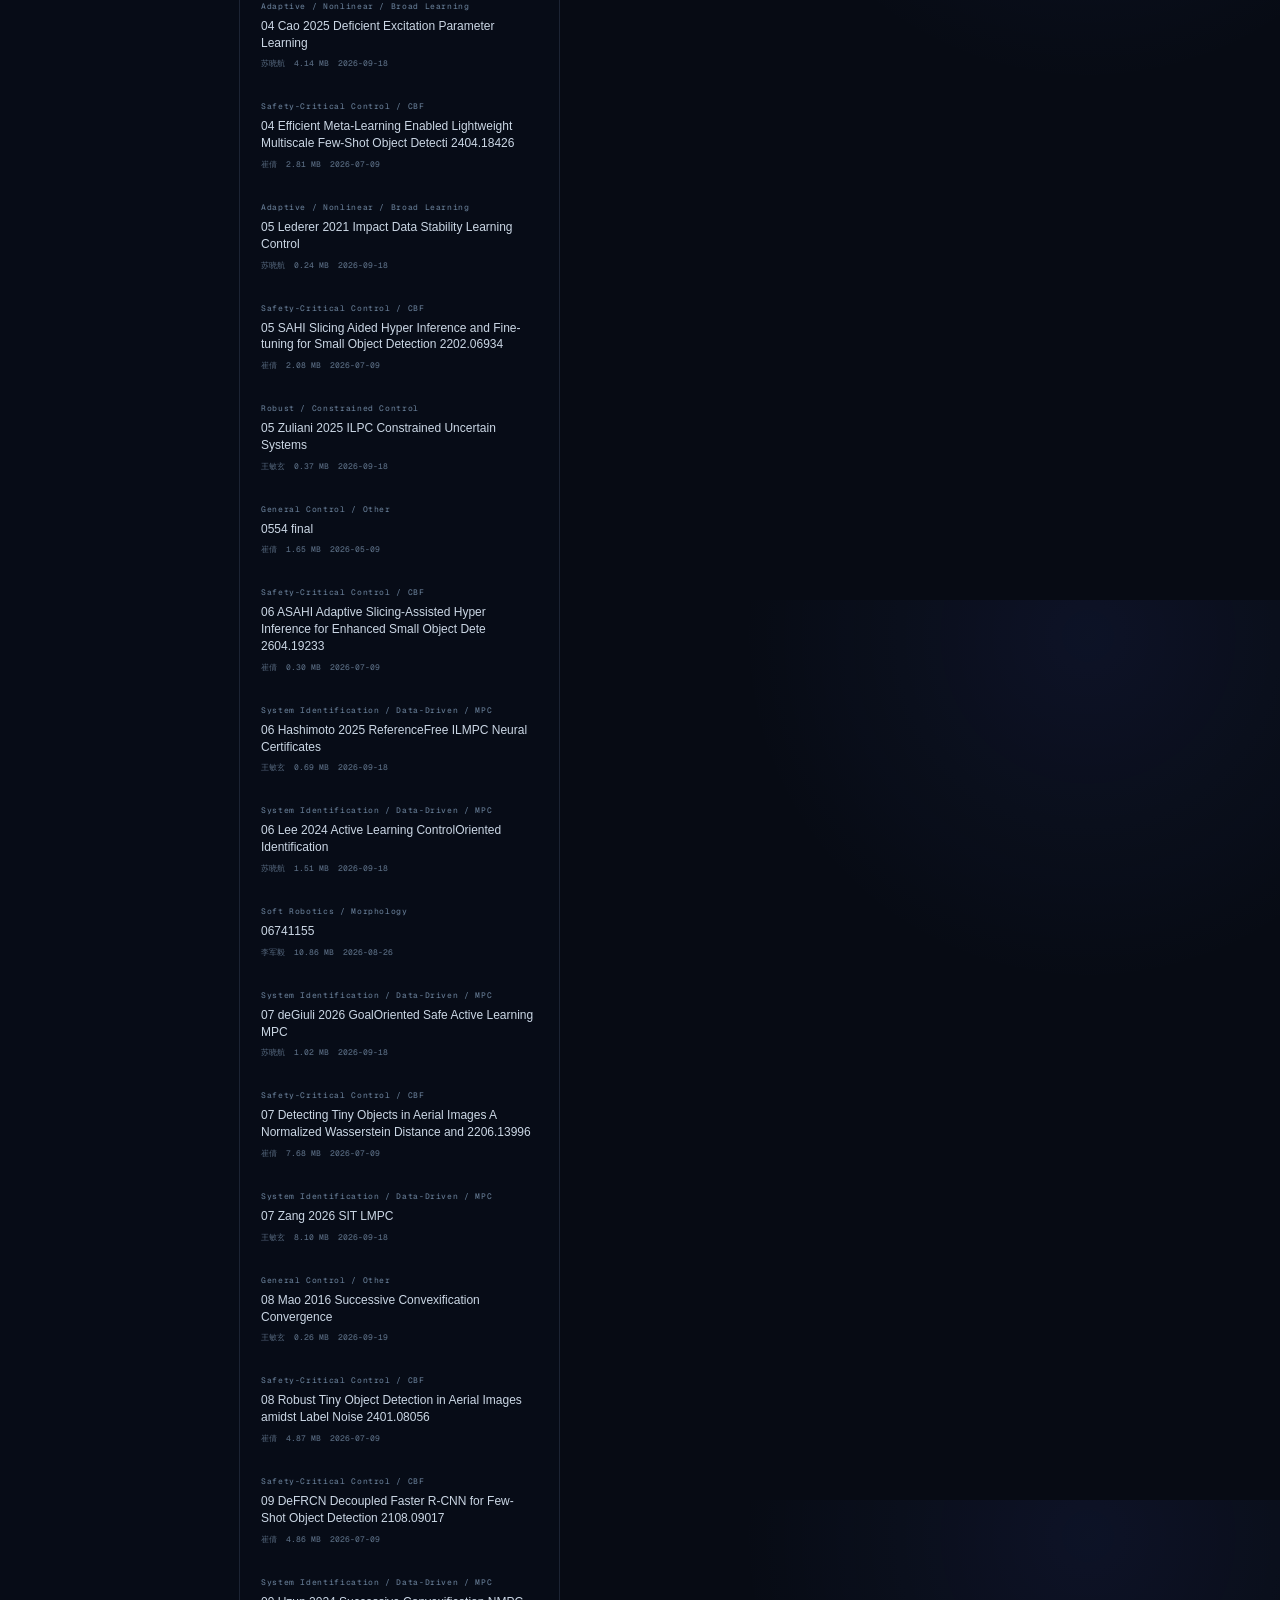
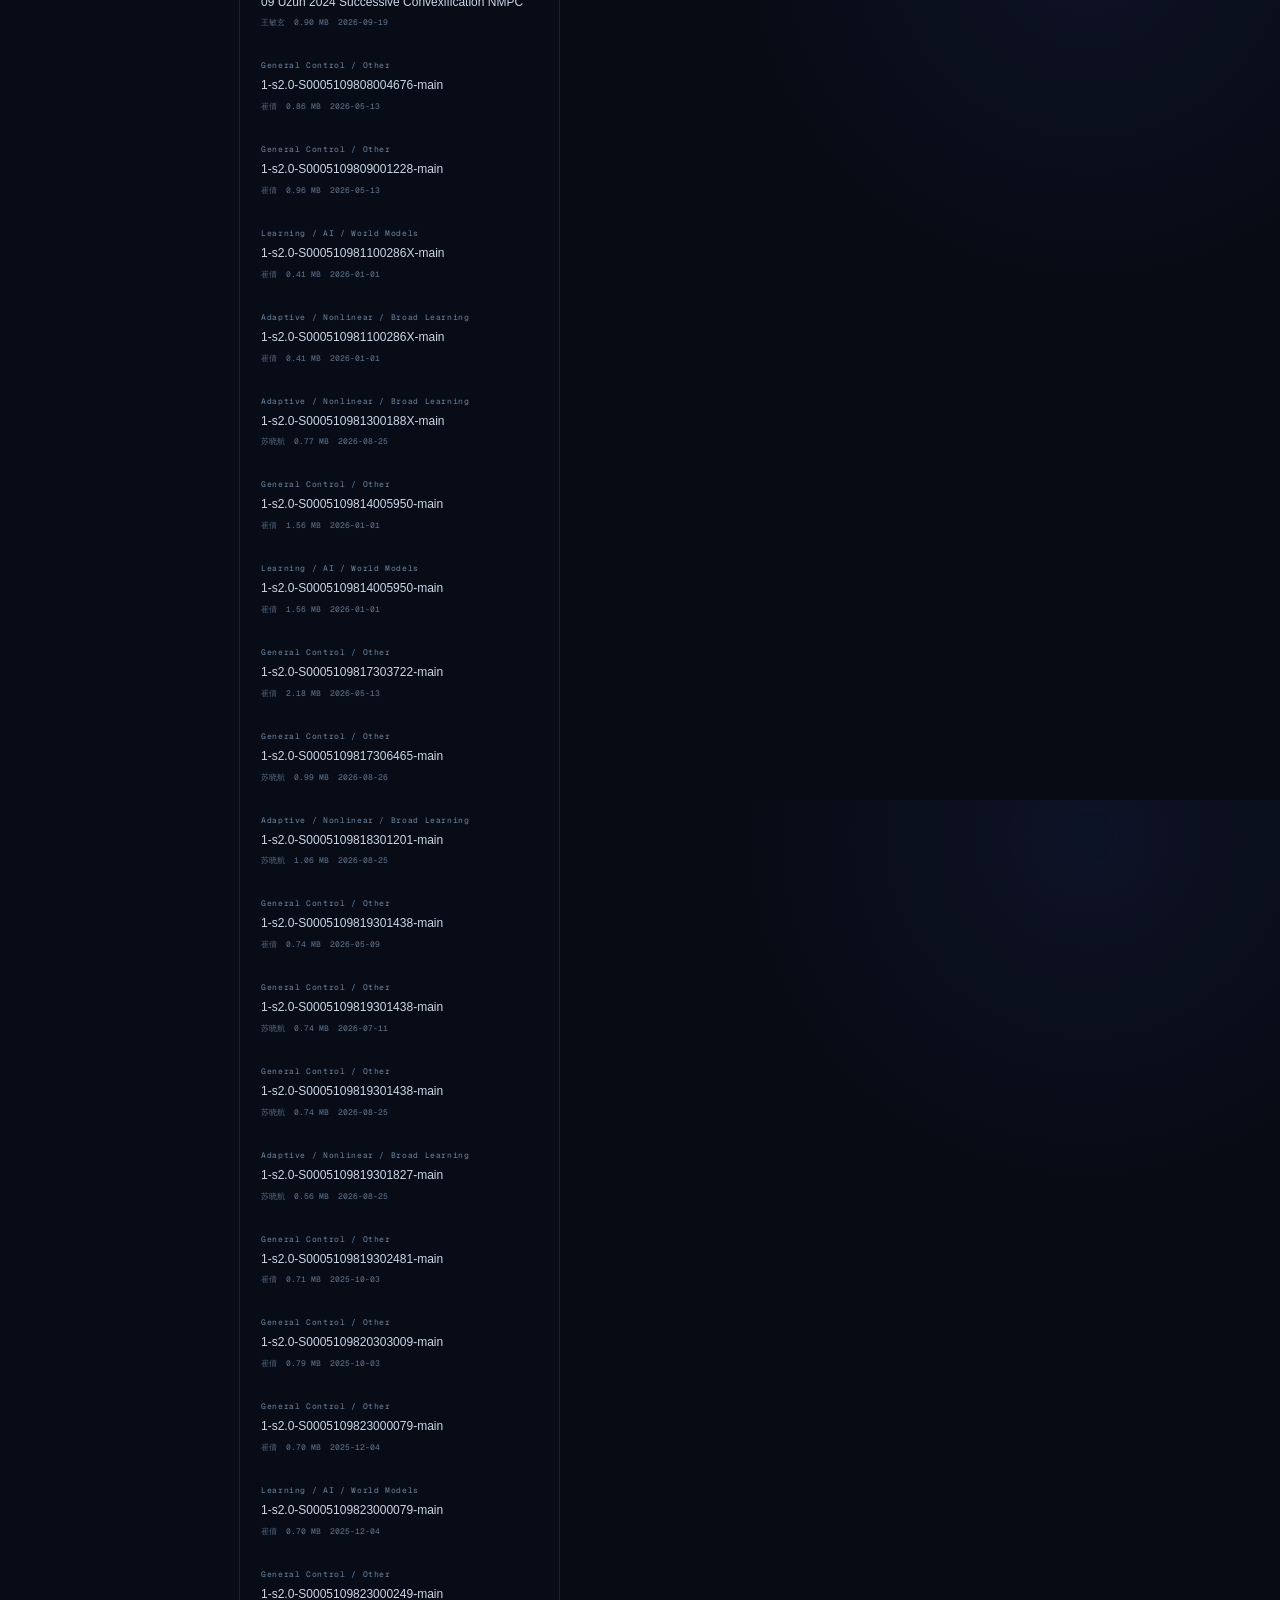
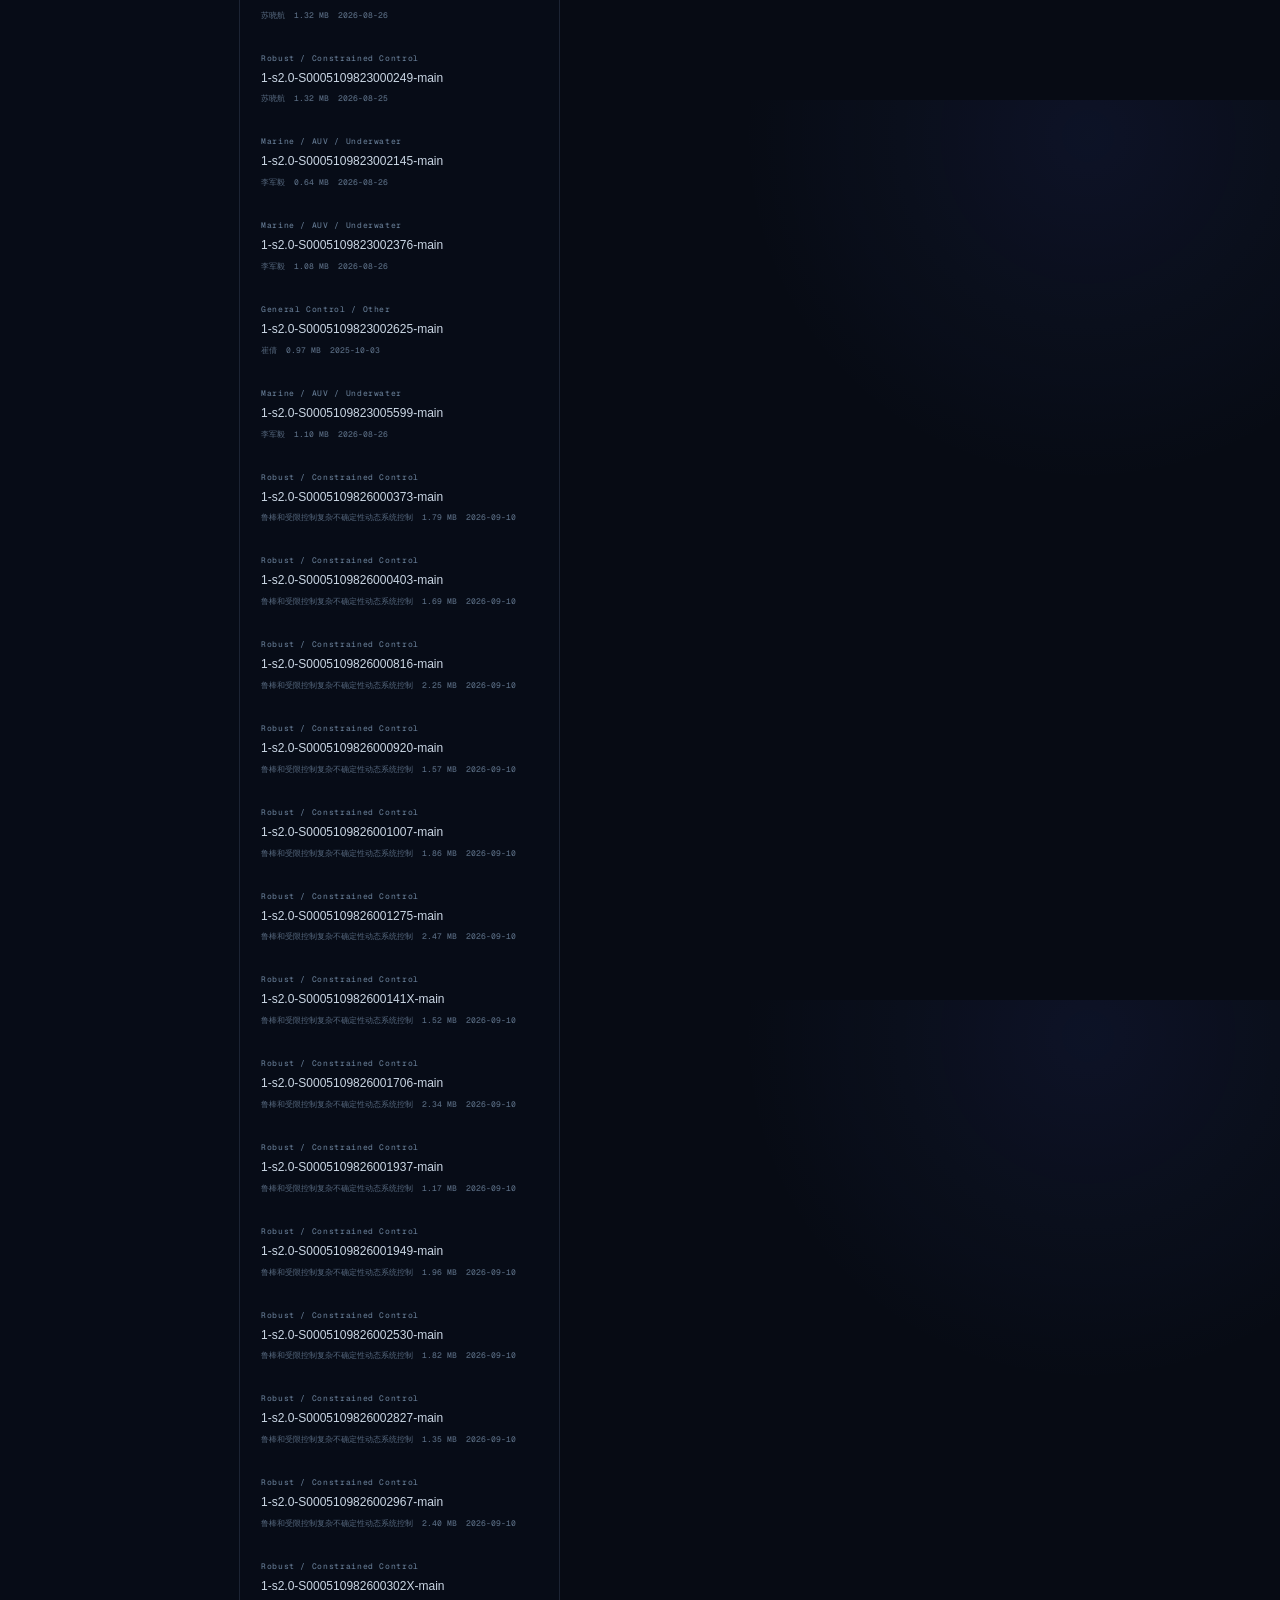
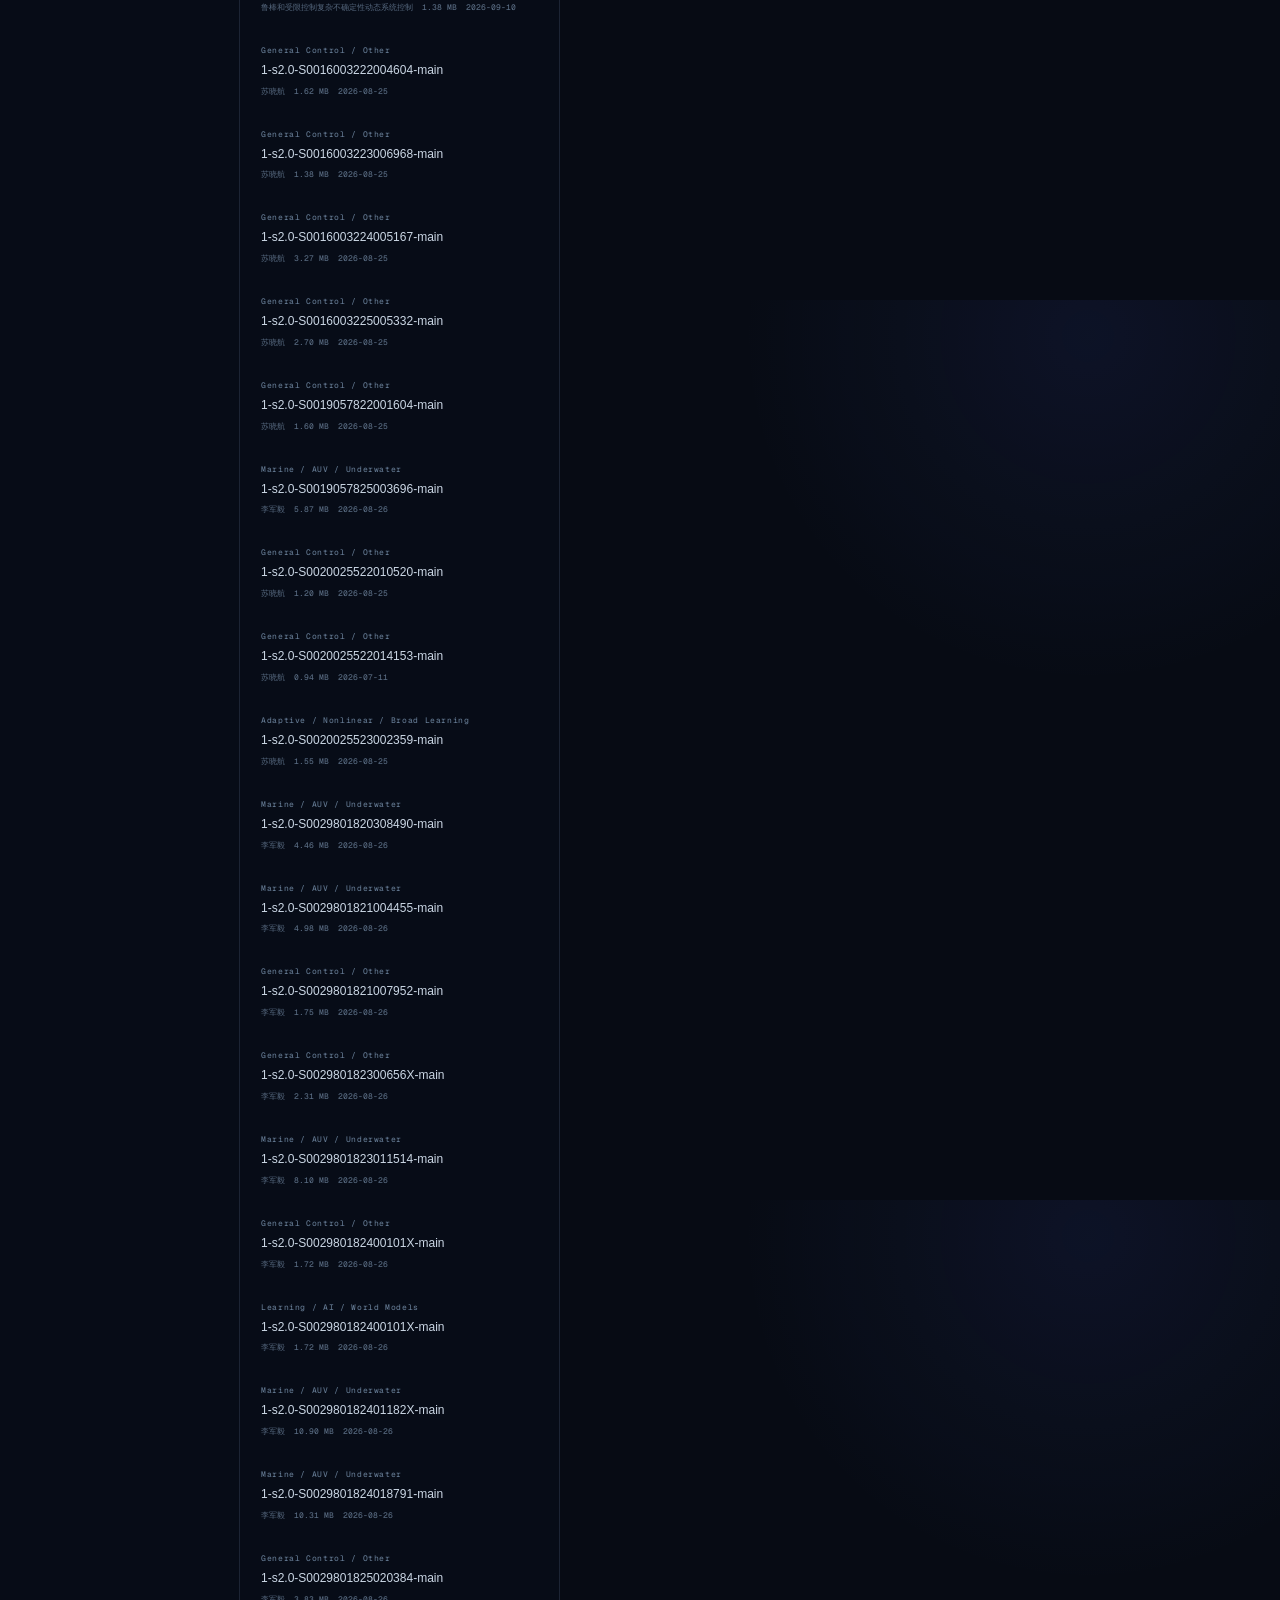
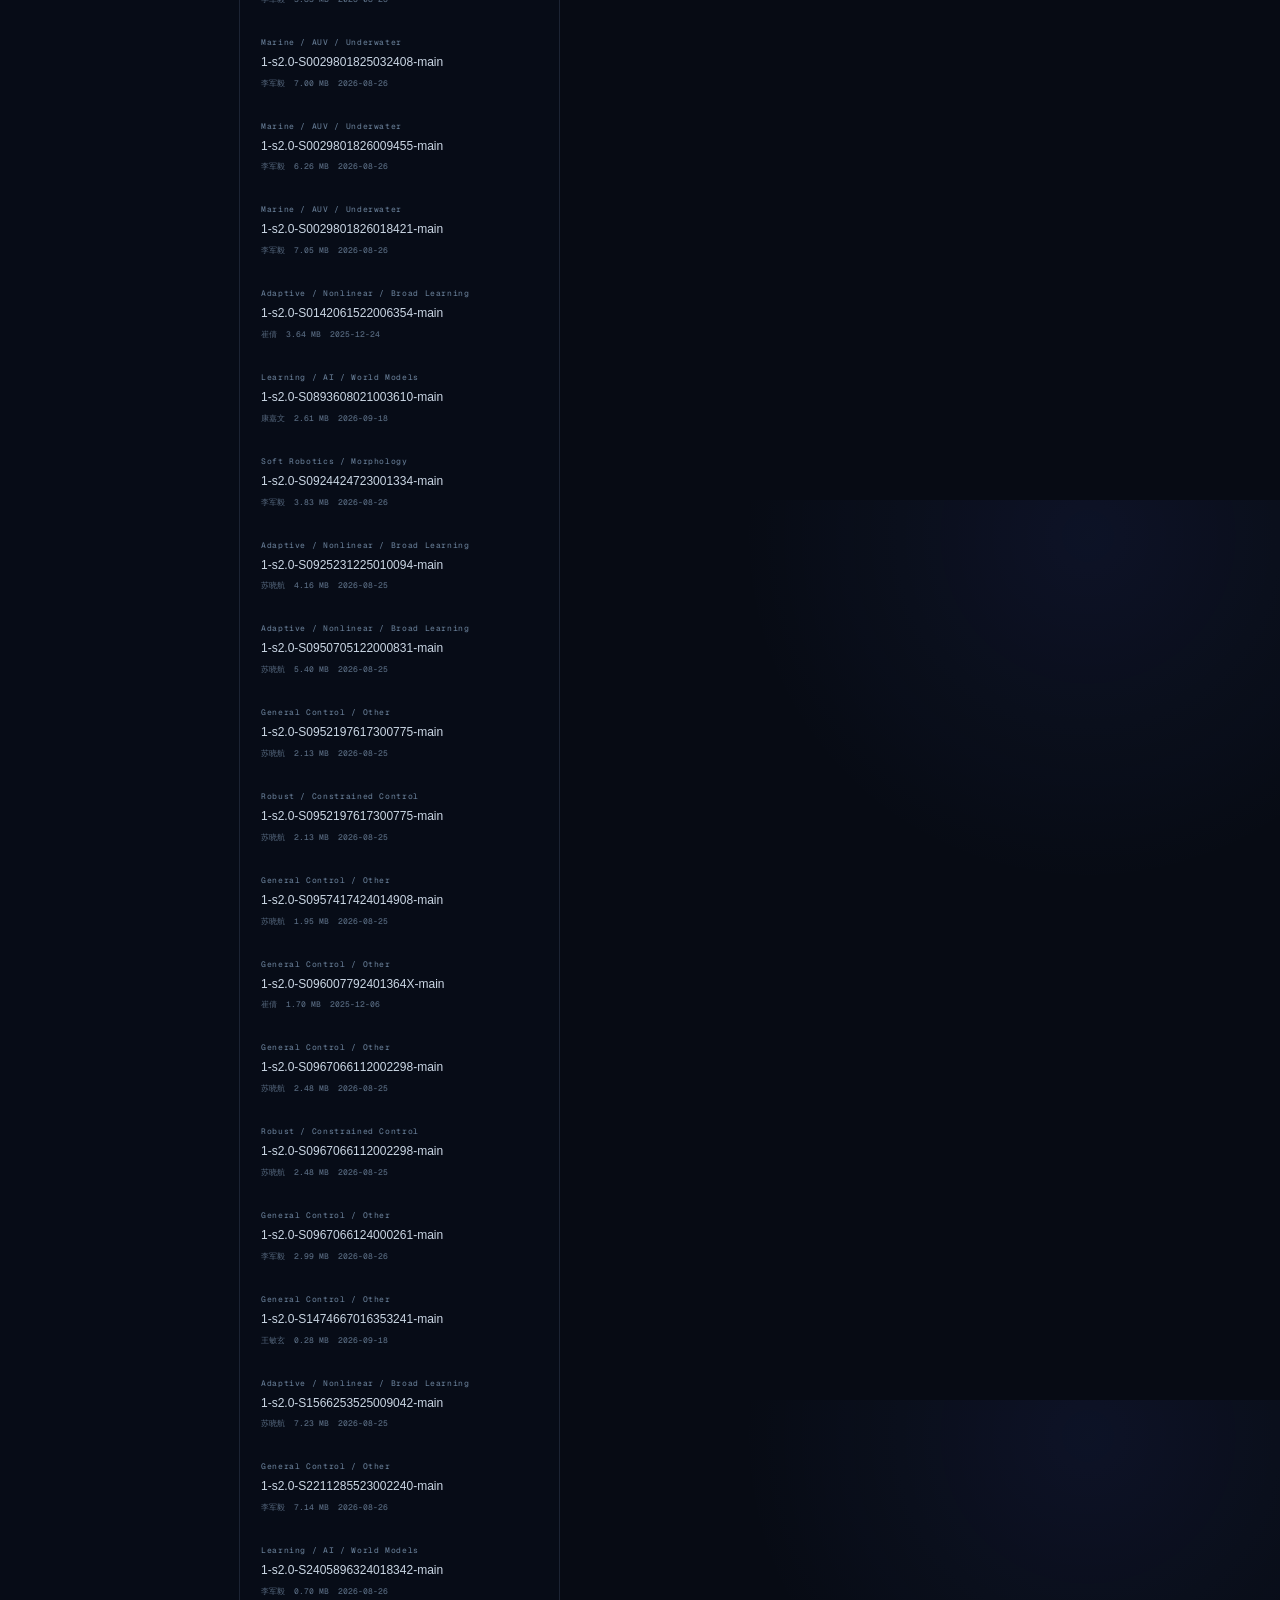
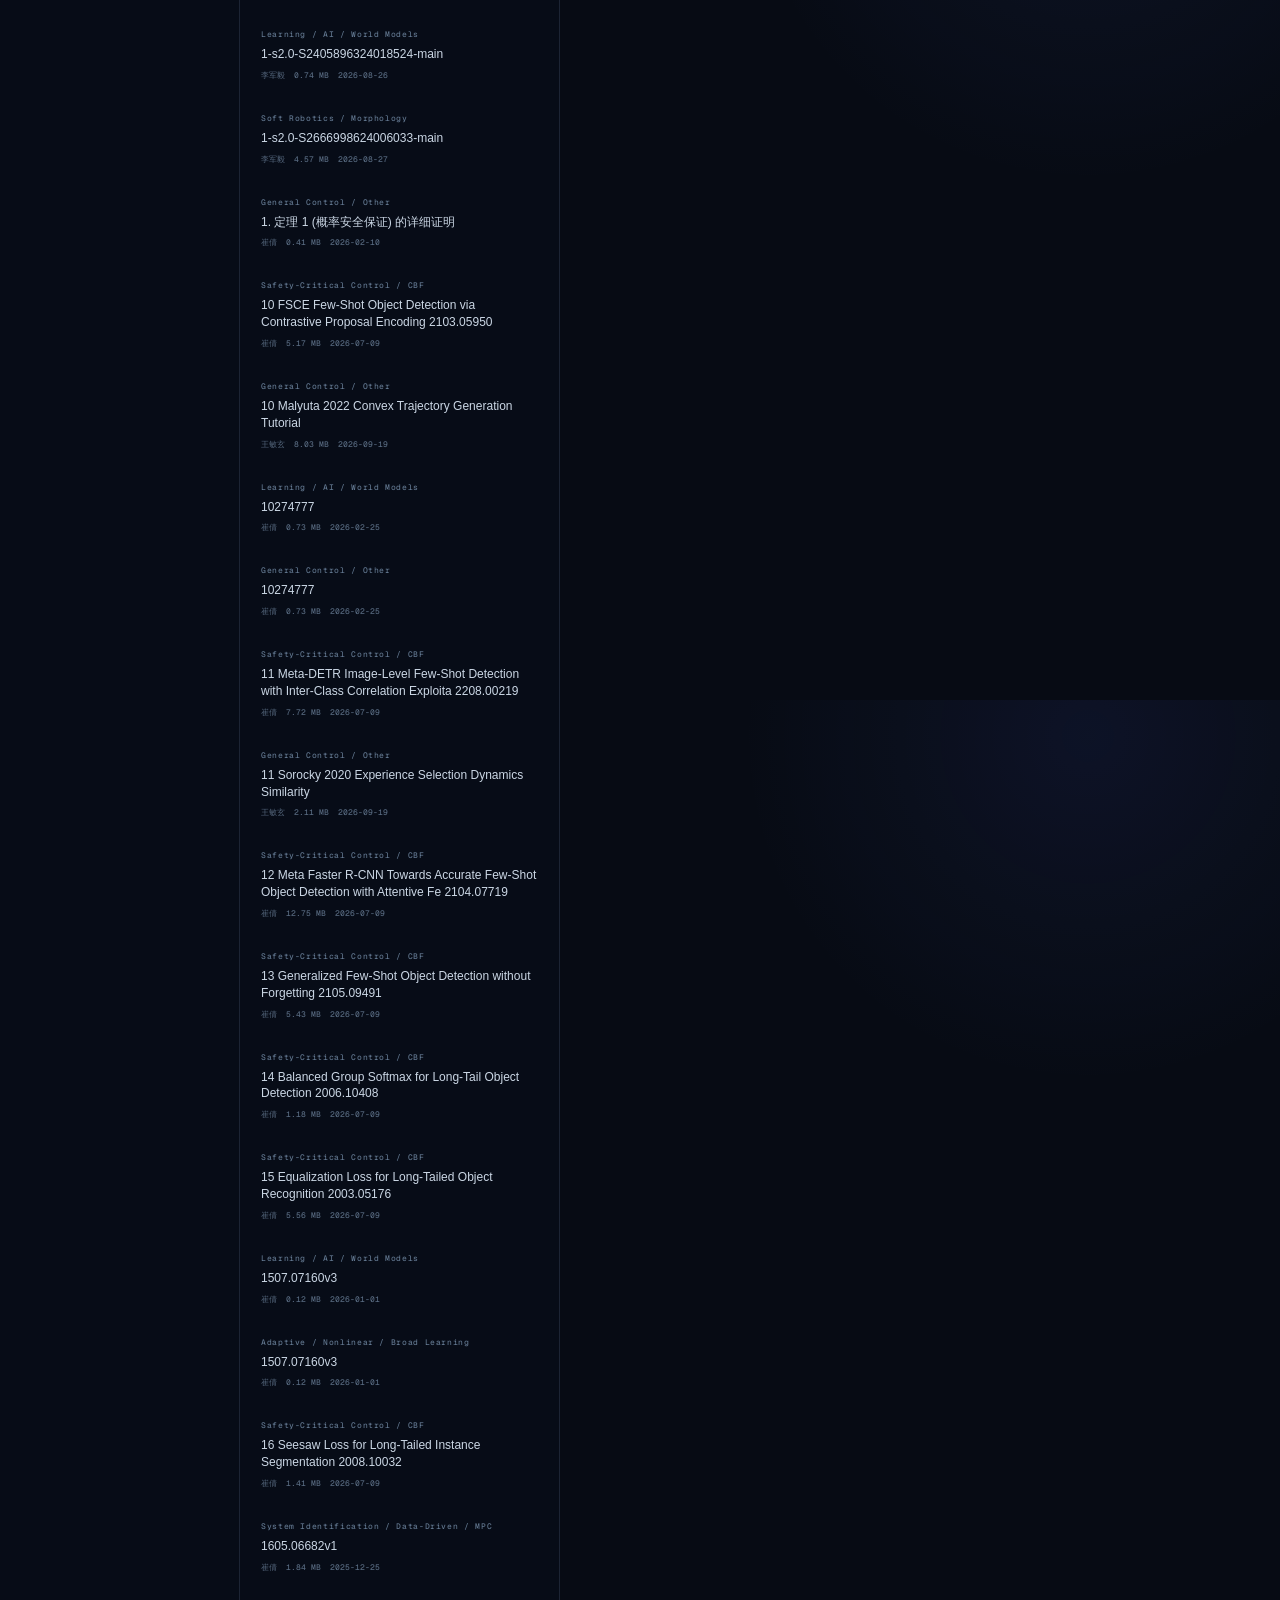
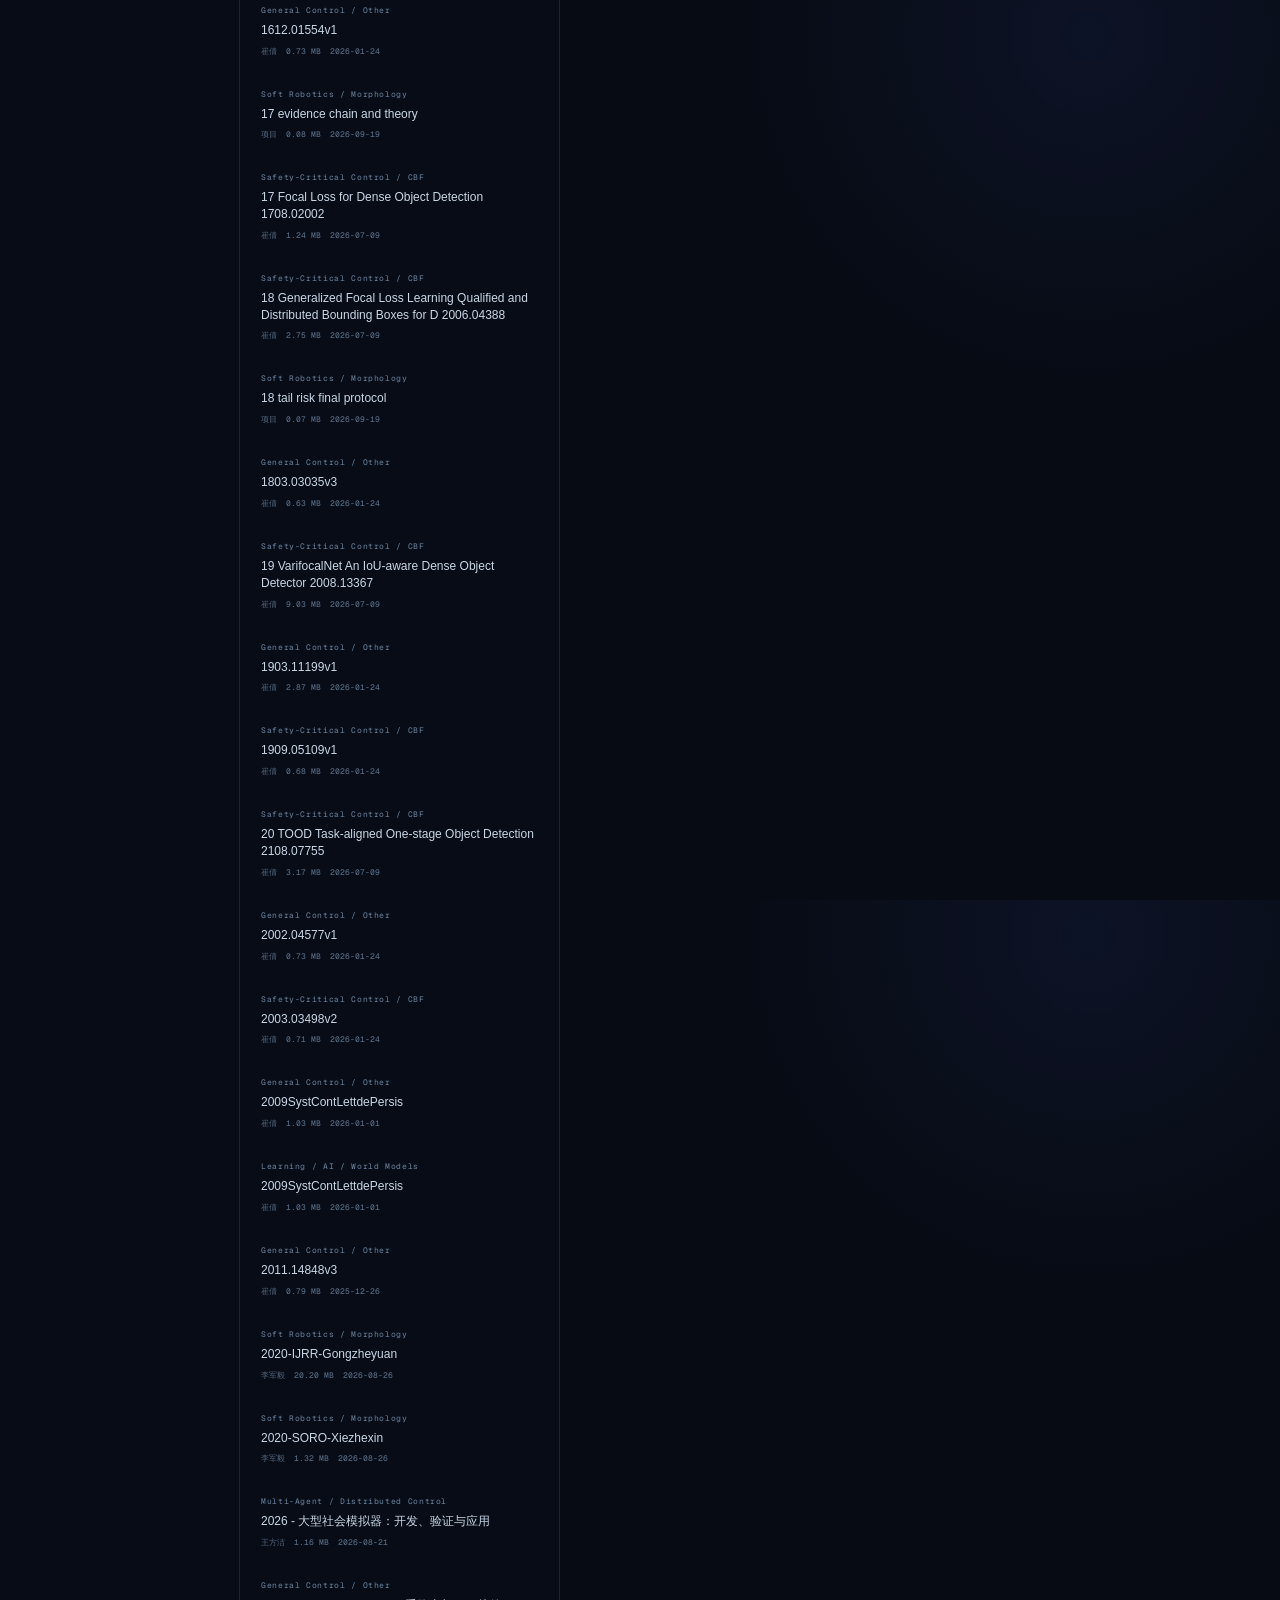
==== commit ff98d128: "Harden portfolio publishing and paper desk" ====
--- a/papers.html
+++ b/papers.html
@@ -4,6 +4,14 @@
   <meta charset="utf-8">
   <meta name="viewport" content="width=device-width,initial-scale=1">
   <meta name="description" content="Charlie's research paper library and reading desk">
+  <link rel="canonical" href="https://charlie1552818.github.io/papers.html">
+  <meta property="og:type" content="website">
+  <meta property="og:title" content="Paper Desk — Charlie Research Library">
+  <meta property="og:description" content="A categorized research-paper index with local PDF access and browser-local research notes.">
+  <meta property="og:url" content="https://charlie1552818.github.io/papers.html">
+  <meta name="twitter:card" content="summary">
+  <meta name="twitter:title" content="Paper Desk — Charlie Research Library">
+  <meta name="twitter:description" content="A categorized research-paper index with local PDF access and browser-local research notes.">
   <meta name="theme-color" content="#070b14">
   <title>Paper Desk — Charlie Research Library</title>
   <link rel="preconnect" href="https://fonts.googleapis.com">
@@ -13,6 +21,7 @@
   <link rel="stylesheet" href="papers.css">
 </head>
 <body>
+  <a class="skip-link" href="#main-content">Skip to paper library</a>
   <header class="paper-header">
     <a class="paper-brand" href="index.html"><span>C</span><b>CHARLIE / PAPER DESK</b></a>
     <div class="paper-header-actions">
@@ -21,7 +30,7 @@
     </div>
   </header>
 
-  <main class="paper-shell">
+  <main id="main-content" class="paper-shell">
     <aside class="library-panel">
       <div class="library-intro">
         <span class="eyebrow">RESEARCH LIBRARY / LOCAL-FIRST</span>
@@ -36,7 +45,7 @@
 
       <label class="search-box">
         <span>⌕</span>
-        <input id="paper-search" type="search" placeholder="Search title, category, group…">
+        <input id="paper-search" type="search" placeholder="Search title, category, group…" aria-label="Search papers">
       </label>
 
       <div class="folder-connect-card">
@@ -51,7 +60,7 @@
 
       <div class="filter-block">
         <div class="filter-label">GROUP</div>
-        <select id="group-filter"><option value="">All research groups</option></select>
+        <select id="group-filter" aria-label="Filter by research group"><option value="">All research groups</option></select>
       </div>
 
       <div class="library-footer-note">
@@ -64,7 +73,7 @@
       <div class="browser-topbar">
         <div><span id="result-count">0</span> papers shown</div>
         <div class="browser-controls">
-          <select id="sort-mode">
+          <select id="sort-mode" aria-label="Sort papers">
             <option value="title">Title A–Z</option>
             <option value="modified">Recently modified</option>
             <option value="size">Largest files</option>
@@ -137,12 +146,15 @@
 
           <div class="notes-actions">
             <button id="export-note" class="desk-button" disabled>Export Markdown</button>
+            <button id="backup-notes" class="desk-button">Backup all notes</button>
+            <button id="restore-notes" class="desk-button">Restore notes</button>
             <button id="clear-note" class="desk-button danger" disabled>Clear note</button>
+            <input id="restore-notes-picker" type="file" accept="application/json,.json" hidden>
           </div>
 
           <div class="note-storage">
             <b>LOCAL STORAGE</b>
-            <p>Notes are keyed by a stable paper ID. Rebuilding the public index will not erase them as long as the indexed relative file remains the same.</p>
+            <p>Notes are keyed by a stable paper ID. Use Backup all notes before clearing browser data or moving to another browser; Restore notes imports the JSON backup without uploading it.</p>
           </div>
         </aside>
       </div>
--- a/papers.css
+++ b/papers.css
@@ -1 +1,2 @@
-:root{--bg:#070b14;--panel:#0b1322;--panel2:#0e1829;--text:#f1f5fb;--muted:#8798ae;--line:rgba(147,176,214,.15);--cyan:#72f2d1;--blue:#6aa8ff;--violet:#a184ff;--sans:"Geist","Helvetica Neue",Arial,sans-serif;--mono:"Geist Mono","SFMono-Regular",Consolas,monospace}*{box-sizing:border-box}html,body{height:100%}body{margin:0;background:radial-gradient(circle at 85% 4%,rgba(84,112,255,.08),transparent 25%),#070b14;color:var(--text);font-family:var(--sans);overflow:hidden}.paper-header{height:66px;display:flex;align-items:center;justify-content:space-between;padding:0 22px;border-bottom:1px solid var(--line);background:rgba(7,11,20,.88);backdrop-filter:blur(18px)}.paper-brand{display:flex;align-items:center;gap:11px;text-decoration:none;color:#e9f0f8}.paper-brand>span{display:grid;place-items:center;width:32px;height:32px;border:1px solid rgba(114,242,209,.35);border-radius:9px;background:rgba(114,242,209,.06);font:600 12px var(--mono);color:#b7ffed}.paper-brand b{font-size:11px;letter-spacing:.13em;font-weight:600}.paper-header-actions{display:flex;align-items:center;gap:18px;color:#62758d;font:500 9px var(--mono);letter-spacing:.08em}.paper-header-actions a{padding:8px 11px;border:1px solid var(--line);border-radius:8px;color:#a5b5c9;text-decoration:none}.paper-shell{height:calc(100vh - 66px);display:grid;grid-template-columns:260px 360px minmax(600px,1fr)}.library-panel,.paper-browser,.reading-desk{min-height:0}.library-panel{padding:24px 18px;border-right:1px solid var(--line);overflow:auto;background:rgba(8,14,25,.62)}.eyebrow,.filter-label,.selected-meta>span,.note-fields label>span,.note-area>span{font:600 9px var(--mono);letter-spacing:.12em;color:#6e8199}.library-intro h1{font-size:44px;line-height:.94;letter-spacing:-.045em;margin:12px 0 15px;font-weight:600}.library-intro p{color:#7d8da2;font-size:12px;line-height:1.65}.library-stats{display:grid;grid-template-columns:1fr 1fr;gap:8px;margin:20px 0}.library-stats div{padding:12px;border:1px solid var(--line);border-radius:11px;background:rgba(255,255,255,.015)}.library-stats strong{display:block;font:600 20px var(--mono);color:#dce7f4}.library-stats span{display:block;margin-top:4px;color:#697a91;font-size:9px}.search-box{display:flex;align-items:center;gap:8px;padding:10px 11px;border:1px solid var(--line);border-radius:10px;background:#09111f}.search-box span{color:#647790}.search-box input{width:100%;border:0;outline:0;background:transparent;color:#dce6f2;font:12px var(--sans)}.folder-connect-card{margin-top:10px;padding:10px;border:1px solid rgba(114,242,209,.13);border-radius:10px;background:linear-gradient(110deg,rgba(114,242,209,.04),rgba(106,168,255,.02))}.folder-connect-button{width:100%;padding:9px 10px;border:1px solid rgba(114,242,209,.18);border-radius:8px;background:rgba(114,242,209,.045);color:#a9ded3;font:500 9px var(--mono);cursor:pointer}.folder-connect-button:hover{border-color:rgba(114,242,209,.3);color:#d7f7ef}.folder-connect-card>span{display:block;margin-top:7px;color:#5e7188;font:500 8px var(--mono);line-height:1.4}.filter-block{margin-top:22px}.filter-list{display:grid;gap:3px;margin-top:9px}.filter-list button{display:flex;justify-content:space-between;gap:8px;padding:8px 9px;border:0;border-radius:7px;background:transparent;color:#77899f;text-align:left;font-size:10px;cursor:pointer}.filter-list button:hover,.filter-list button.active{background:rgba(114,242,209,.055);color:#c9f9ed}.filter-list button em{font:500 9px var(--mono);font-style:normal;color:#52647b}.filter-block select,.browser-controls select,.note-fields select,.note-fields input{width:100%;margin-top:9px;padding:9px 10px;border:1px solid var(--line);border-radius:8px;background:#09111f;color:#aebcd0;font:10px var(--sans);outline:none}.library-footer-note{display:flex;gap:9px;margin-top:25px;padding-top:16px;border-top:1px solid var(--line)}.privacy-dot{width:7px;height:7px;margin-top:5px;border-radius:50%;background:var(--cyan);box-shadow:0 0 12px rgba(114,242,209,.55)}.library-footer-note p{margin:0;color:#617289;font-size:10px;line-height:1.5}.library-footer-note code{font-family:var(--mono)}.paper-browser{display:flex;flex-direction:column;border-right:1px solid var(--line);background:rgba(9,15,27,.42)}.browser-topbar{height:48px;flex:none;display:flex;align-items:center;justify-content:space-between;padding:0 14px;border-bottom:1px solid var(--line);color:#64778f;font:500 9px var(--mono)}.browser-controls select{margin:0;width:auto;padding:6px 8px}.paper-list{overflow:auto;padding:8px}.paper-item{display:block;width:100%;padding:13px 12px;border:1px solid transparent;border-radius:11px;background:transparent;color:inherit;text-align:left;cursor:pointer}.paper-item:hover{background:rgba(255,255,255,.018);border-color:rgba(143,171,206,.08)}.paper-item.active{background:linear-gradient(110deg,rgba(114,242,209,.065),rgba(106,168,255,.035));border-color:rgba(114,242,209,.15)}.paper-item .paper-cat{font:500 8px var(--mono);letter-spacing:.08em;color:#60758d}.paper-item h3{margin:6px 0 7px;font-size:12px;line-height:1.4;font-weight:540;color:#cbd7e5}.paper-item.active h3{color:#ecf7f4}.paper-item .paper-meta{display:flex;gap:9px;color:#55677d;font:500 8px var(--mono)}.reading-desk{display:flex;flex-direction:column;min-width:0}.desk-toolbar{min-height:92px;display:grid;grid-template-columns:1fr auto;align-items:center;gap:20px;padding:15px 20px;border-bottom:1px solid var(--line)}.selected-meta h2{margin:5px 0 3px;max-width:760px;font-size:19px;line-height:1.2;font-weight:560;letter-spacing:-.018em}.selected-meta p{margin:0;color:#6c7f96;font-size:10px}.desk-button{padding:9px 12px;border:1px solid var(--line);border-radius:9px;background:rgba(255,255,255,.018);color:#a8b8cb;font:500 10px var(--mono);cursor:pointer}.desk-button:hover:not(:disabled){border-color:rgba(114,242,209,.25);color:#dff8f1}.desk-button:disabled{opacity:.35;cursor:not-allowed}.desk-button.primary{background:linear-gradient(120deg,#d9fff5,#abd7ff);color:#09121f;border-color:transparent;font-weight:600}.desk-button.danger{color:#b68792}.desk-grid{min-height:0;flex:1;display:grid;grid-template-columns:minmax(420px,1fr) 350px}.pdf-pane{position:relative;min-height:0;background:#050a12;border-right:1px solid var(--line)}.pdf-empty{position:absolute;inset:0;display:grid;place-items:center;align-content:center;text-align:center;padding:40px}.pdf-symbol{display:grid;place-items:center;width:72px;height:88px;border:1px solid rgba(114,242,209,.25);border-radius:13px;background:linear-gradient(145deg,rgba(114,242,209,.07),rgba(106,168,255,.04));color:#9fe8d8;font:600 14px var(--mono)}.pdf-empty h3{margin:18px 0 6px;font-size:17px;font-weight:560}.pdf-empty p{max-width:430px;color:#687b91;font-size:11px;line-height:1.6}.pdf-empty .desk-button{margin-top:10px}#pdf-frame{width:100%;height:100%;border:0;background:#111}.notes-pane{min-height:0;display:flex;flex-direction:column;padding:18px;background:linear-gradient(180deg,rgba(13,22,38,.86),rgba(8,14,25,.86));overflow:auto}.notes-head{display:flex;justify-content:space-between;align-items:start}.notes-head h3{margin:5px 0 0;font-size:19px;font-weight:560}.notes-head>span{color:#5d7189;font:500 8px var(--mono);letter-spacing:.1em}.note-fields{display:grid;grid-template-columns:125px 1fr;gap:8px;margin-top:20px}.note-fields label>span,.note-area>span{display:block}.note-fields select,.note-fields input{margin-top:6px}.note-area{display:flex;flex:1;min-height:270px;flex-direction:column;margin-top:15px}.note-area textarea{flex:1;min-height:250px;margin-top:7px;padding:13px;border:1px solid var(--line);border-radius:10px;resize:vertical;background:#08101d;color:#c8d5e5;font:12px/1.7 var(--sans);outline:none}.note-area textarea:focus{border-color:rgba(114,242,209,.22)}.note-prompts{display:flex;flex-wrap:wrap;gap:5px;margin-top:9px}.note-prompts button{padding:6px 7px;border:1px solid rgba(143,170,205,.12);border-radius:7px;background:transparent;color:#657991;font:500 8px var(--mono);cursor:pointer}.note-prompts button:hover{color:#9fcfc4;border-color:rgba(114,242,209,.2)}.notes-actions{display:flex;gap:7px;margin-top:13px}.note-storage{margin-top:15px;padding-top:13px;border-top:1px solid var(--line)}.note-storage b{color:#61768f;font:500 8px var(--mono);letter-spacing:.1em}.note-storage p{margin:5px 0 0;color:#53667d;font-size:9px;line-height:1.55}@media(max-width:1280px){body{overflow:auto}.paper-shell{height:auto;min-height:calc(100vh - 66px);grid-template-columns:240px 320px 1fr}.desk-grid{grid-template-columns:1fr}.pdf-pane{height:650px;border-right:0;border-bottom:1px solid var(--line)}.notes-pane{min-height:600px}}@media(max-width:900px){.paper-shell{grid-template-columns:1fr}.library-panel,.paper-browser{border-right:0;border-bottom:1px solid var(--line)}.library-panel{max-height:none}.paper-browser{height:520px}.reading-desk{min-height:100vh}.desk-toolbar{grid-template-columns:1fr}.paper-header-actions span{display:none}}+:root{--bg:#070b14;--panel:#0b1322;--panel2:#0e1829;--text:#f1f5fb;--muted:#8798ae;--line:rgba(147,176,214,.15);--cyan:#72f2d1;--blue:#6aa8ff;--violet:#a184ff;--sans:"Geist","Helvetica Neue",Arial,sans-serif;--mono:"Geist Mono","SFMono-Regular",Consolas,monospace}*{box-sizing:border-box}html,body{height:100%}body{margin:0;background:radial-gradient(circle at 85% 4%,rgba(84,112,255,.08),transparent 25%),#070b14;color:var(--text);font-family:var(--sans);overflow:hidden}.paper-header{height:66px;display:flex;align-items:center;justify-content:space-between;padding:0 22px;border-bottom:1px solid var(--line);background:rgba(7,11,20,.88);backdrop-filter:blur(18px)}.paper-brand{display:flex;align-items:center;gap:11px;text-decoration:none;color:#e9f0f8}.paper-brand>span{display:grid;place-items:center;width:32px;height:32px;border:1px solid rgba(114,242,209,.35);border-radius:9px;background:rgba(114,242,209,.06);font:600 12px var(--mono);color:#b7ffed}.paper-brand b{font-size:11px;letter-spacing:.13em;font-weight:600}.paper-header-actions{display:flex;align-items:center;gap:18px;color:#62758d;font:500 9px var(--mono);letter-spacing:.08em}.paper-header-actions a{padding:8px 11px;border:1px solid var(--line);border-radius:8px;color:#a5b5c9;text-decoration:none}.paper-shell{height:calc(100vh - 66px);display:grid;grid-template-columns:260px 360px minmax(600px,1fr)}.library-panel,.paper-browser,.reading-desk{min-height:0}.library-panel{padding:24px 18px;border-right:1px solid var(--line);overflow:auto;background:rgba(8,14,25,.62)}.eyebrow,.filter-label,.selected-meta>span,.note-fields label>span,.note-area>span{font:600 9px var(--mono);letter-spacing:.12em;color:#6e8199}.library-intro h1{font-size:44px;line-height:.94;letter-spacing:-.045em;margin:12px 0 15px;font-weight:600}.library-intro p{color:#7d8da2;font-size:12px;line-height:1.65}.library-stats{display:grid;grid-template-columns:1fr 1fr;gap:8px;margin:20px 0}.library-stats div{padding:12px;border:1px solid var(--line);border-radius:11px;background:rgba(255,255,255,.015)}.library-stats strong{display:block;font:600 20px var(--mono);color:#dce7f4}.library-stats span{display:block;margin-top:4px;color:#697a91;font-size:9px}.search-box{display:flex;align-items:center;gap:8px;padding:10px 11px;border:1px solid var(--line);border-radius:10px;background:#09111f}.search-box span{color:#647790}.search-box input{width:100%;border:0;outline:0;background:transparent;color:#dce6f2;font:12px var(--sans)}.folder-connect-card{margin-top:10px;padding:10px;border:1px solid rgba(114,242,209,.13);border-radius:10px;background:linear-gradient(110deg,rgba(114,242,209,.04),rgba(106,168,255,.02))}.folder-connect-button{width:100%;padding:9px 10px;border:1px solid rgba(114,242,209,.18);border-radius:8px;background:rgba(114,242,209,.045);color:#a9ded3;font:500 9px var(--mono);cursor:pointer}.folder-connect-button:hover{border-color:rgba(114,242,209,.3);color:#d7f7ef}.folder-connect-card>span{display:block;margin-top:7px;color:#5e7188;font:500 8px var(--mono);line-height:1.4}.filter-block{margin-top:22px}.filter-list{display:grid;gap:3px;margin-top:9px}.filter-list button{display:flex;justify-content:space-between;gap:8px;padding:8px 9px;border:0;border-radius:7px;background:transparent;color:#77899f;text-align:left;font-size:10px;cursor:pointer}.filter-list button:hover,.filter-list button.active{background:rgba(114,242,209,.055);color:#c9f9ed}.filter-list button em{font:500 9px var(--mono);font-style:normal;color:#52647b}.filter-block select,.browser-controls select,.note-fields select,.note-fields input{width:100%;margin-top:9px;padding:9px 10px;border:1px solid var(--line);border-radius:8px;background:#09111f;color:#aebcd0;font:10px var(--sans);outline:none}.library-footer-note{display:flex;gap:9px;margin-top:25px;padding-top:16px;border-top:1px solid var(--line)}.privacy-dot{width:7px;height:7px;margin-top:5px;border-radius:50%;background:var(--cyan);box-shadow:0 0 12px rgba(114,242,209,.55)}.library-footer-note p{margin:0;color:#617289;font-size:10px;line-height:1.5}.library-footer-note code{font-family:var(--mono)}.paper-browser{display:flex;flex-direction:column;border-right:1px solid var(--line);background:rgba(9,15,27,.42)}.browser-topbar{height:48px;flex:none;display:flex;align-items:center;justify-content:space-between;padding:0 14px;border-bottom:1px solid var(--line);color:#64778f;font:500 9px var(--mono)}.browser-controls select{margin:0;width:auto;padding:6px 8px}.paper-list{overflow:auto;padding:8px}.paper-item{display:block;width:100%;padding:13px 12px;border:1px solid transparent;border-radius:11px;background:transparent;color:inherit;text-align:left;cursor:pointer}.paper-item:hover{background:rgba(255,255,255,.018);border-color:rgba(143,171,206,.08)}.paper-item.active{background:linear-gradient(110deg,rgba(114,242,209,.065),rgba(106,168,255,.035));border-color:rgba(114,242,209,.15)}.paper-item .paper-cat{font:500 8px var(--mono);letter-spacing:.08em;color:#60758d}.paper-item h3{margin:6px 0 7px;font-size:12px;line-height:1.4;font-weight:540;color:#cbd7e5}.paper-item.active h3{color:#ecf7f4}.paper-item .paper-meta{display:flex;gap:9px;color:#55677d;font:500 8px var(--mono)}.reading-desk{display:flex;flex-direction:column;min-width:0}.desk-toolbar{min-height:92px;display:grid;grid-template-columns:1fr auto;align-items:center;gap:20px;padding:15px 20px;border-bottom:1px solid var(--line)}.selected-meta h2{margin:5px 0 3px;max-width:760px;font-size:19px;line-height:1.2;font-weight:560;letter-spacing:-.018em}.selected-meta p{margin:0;color:#6c7f96;font-size:10px}.desk-button{padding:9px 12px;border:1px solid var(--line);border-radius:9px;background:rgba(255,255,255,.018);color:#a8b8cb;font:500 10px var(--mono);cursor:pointer}.desk-button:hover:not(:disabled){border-color:rgba(114,242,209,.25);color:#dff8f1}.desk-button:disabled{opacity:.35;cursor:not-allowed}.desk-button.primary{background:linear-gradient(120deg,#d9fff5,#abd7ff);color:#09121f;border-color:transparent;font-weight:600}.desk-button.danger{color:#b68792}.desk-grid{min-height:0;flex:1;display:grid;grid-template-columns:minmax(420px,1fr) 350px}.pdf-pane{position:relative;min-height:0;background:#050a12;border-right:1px solid var(--line)}.pdf-empty{position:absolute;inset:0;display:grid;place-items:center;align-content:center;text-align:center;padding:40px}.pdf-symbol{display:grid;place-items:center;width:72px;height:88px;border:1px solid rgba(114,242,209,.25);border-radius:13px;background:linear-gradient(145deg,rgba(114,242,209,.07),rgba(106,168,255,.04));color:#9fe8d8;font:600 14px var(--mono)}.pdf-empty h3{margin:18px 0 6px;font-size:17px;font-weight:560}.pdf-empty p{max-width:430px;color:#687b91;font-size:11px;line-height:1.6}.pdf-empty .desk-button{margin-top:10px}#pdf-frame{width:100%;height:100%;border:0;background:#111}.notes-pane{min-height:0;display:flex;flex-direction:column;padding:18px;background:linear-gradient(180deg,rgba(13,22,38,.86),rgba(8,14,25,.86));overflow:auto}.notes-head{display:flex;justify-content:space-between;align-items:start}.notes-head h3{margin:5px 0 0;font-size:19px;font-weight:560}.notes-head>span{color:#5d7189;font:500 8px var(--mono);letter-spacing:.1em}.note-fields{display:grid;grid-template-columns:125px 1fr;gap:8px;margin-top:20px}.note-fields label>span,.note-area>span{display:block}.note-fields select,.note-fields input{margin-top:6px}.note-area{display:flex;flex:1;min-height:270px;flex-direction:column;margin-top:15px}.note-area textarea{flex:1;min-height:250px;margin-top:7px;padding:13px;border:1px solid var(--line);border-radius:10px;resize:vertical;background:#08101d;color:#c8d5e5;font:12px/1.7 var(--sans);outline:none}.note-area textarea:focus{border-color:rgba(114,242,209,.22)}.note-prompts{display:flex;flex-wrap:wrap;gap:5px;margin-top:9px}.note-prompts button{padding:6px 7px;border:1px solid rgba(143,170,205,.12);border-radius:7px;background:transparent;color:#657991;font:500 8px var(--mono);cursor:pointer}.note-prompts button:hover{color:#9fcfc4;border-color:rgba(114,242,209,.2)}.notes-actions{display:grid;grid-template-columns:repeat(2,minmax(0,1fr));gap:7px;margin-top:13px}.note-storage{margin-top:15px;padding-top:13px;border-top:1px solid var(--line)}.note-storage b{color:#61768f;font:500 8px var(--mono);letter-spacing:.1em}.note-storage p{margin:5px 0 0;color:#53667d;font-size:9px;line-height:1.55}.skip-link{position:fixed;left:14px;top:10px;z-index:100;padding:10px 13px;border-radius:9px;background:#e8fff8;color:#07101b;font-weight:700;text-decoration:none;transform:translateY(-160%);transition:transform .18s}.skip-link:focus{transform:translateY(0)}a:focus-visible,button:focus-visible,input:focus-visible,select:focus-visible,textarea:focus-visible{outline:2px solid var(--cyan);outline-offset:3px}@media(prefers-reduced-motion:reduce){html{scroll-behavior:auto}*,*::before,*::after{animation-duration:.001ms!important;animation-iteration-count:1!important;transition-duration:.001ms!important}}
+@media(max-width:1280px){body{overflow:auto}.paper-shell{height:auto;min-height:calc(100vh - 66px);grid-template-columns:240px 320px 1fr}.desk-grid{grid-template-columns:1fr}.pdf-pane{height:650px;border-right:0;border-bottom:1px solid var(--line)}.notes-pane{min-height:600px}}@media(max-width:900px){.paper-shell{grid-template-columns:1fr}.library-panel,.paper-browser{border-right:0;border-bottom:1px solid var(--line)}.library-panel{max-height:none}.paper-browser{height:520px}.reading-desk{min-height:100vh}.desk-toolbar{grid-template-columns:1fr}.paper-header-actions span{display:none}}
